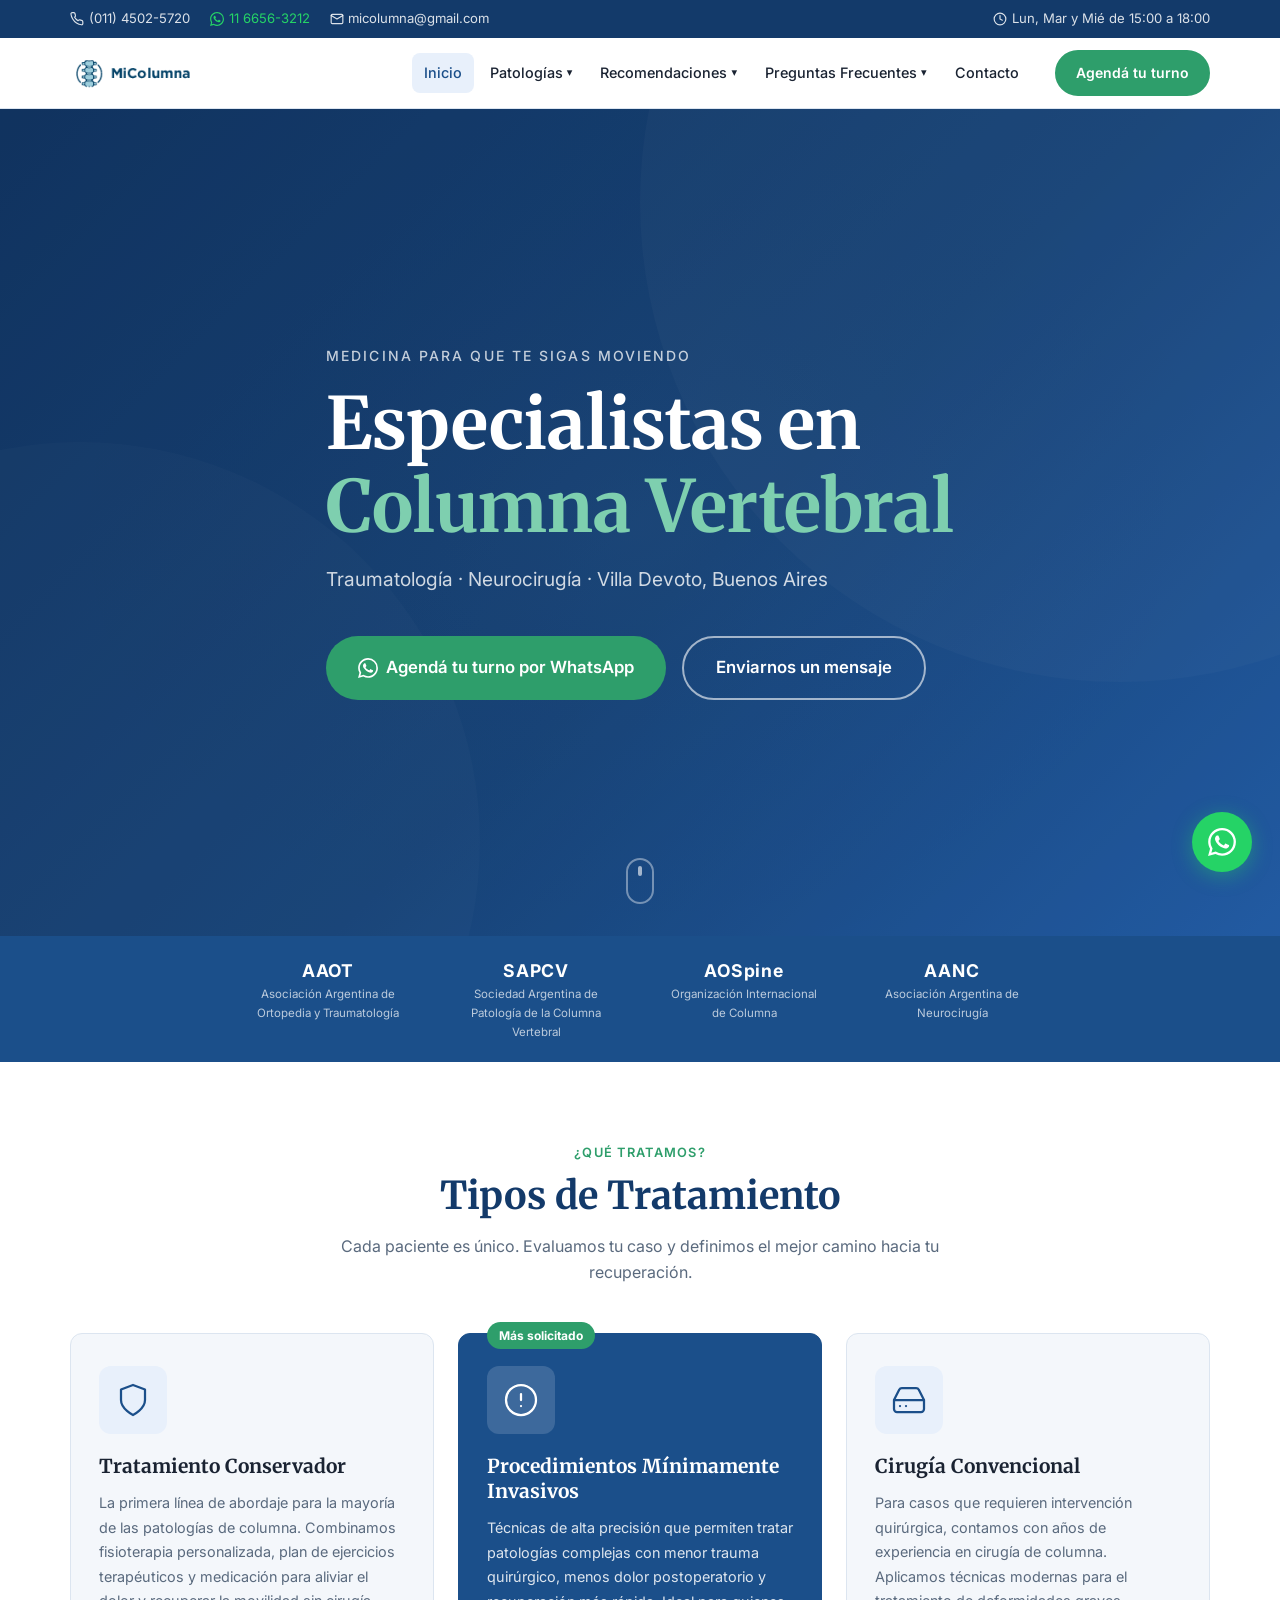
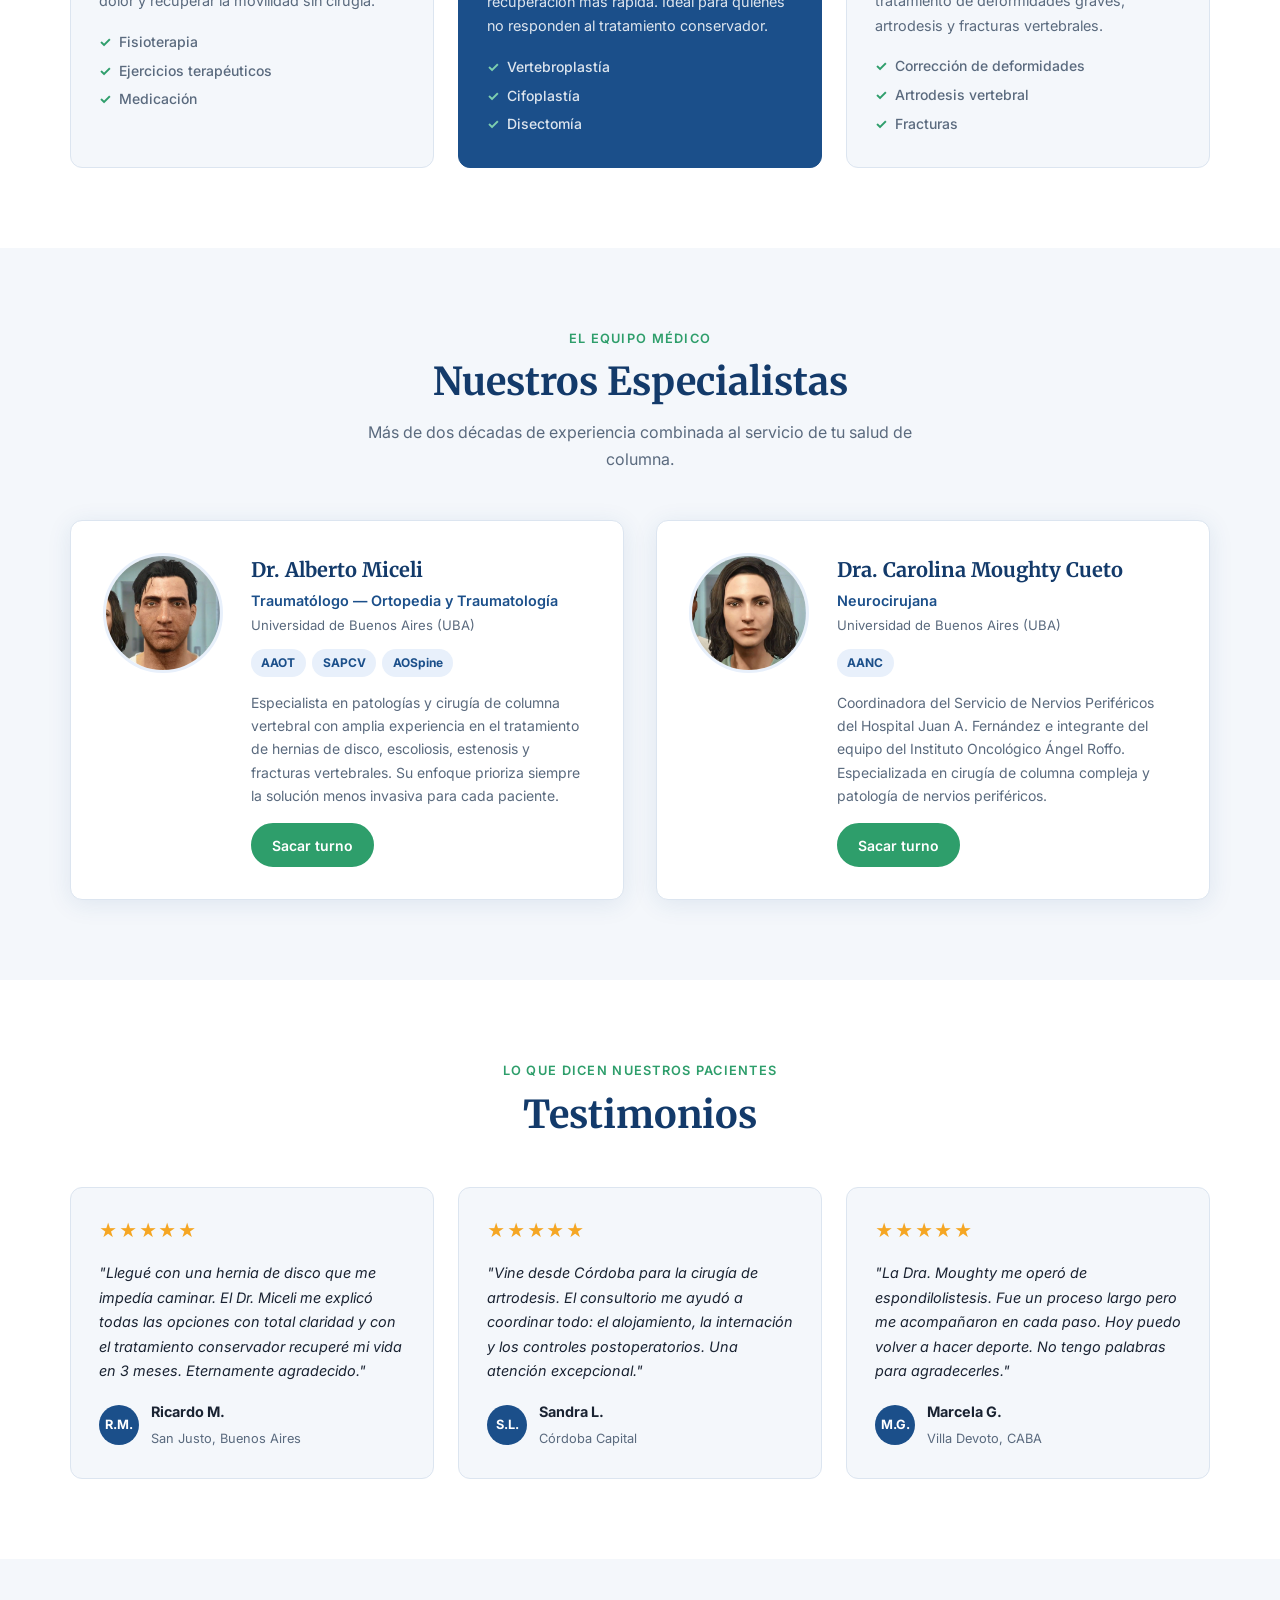
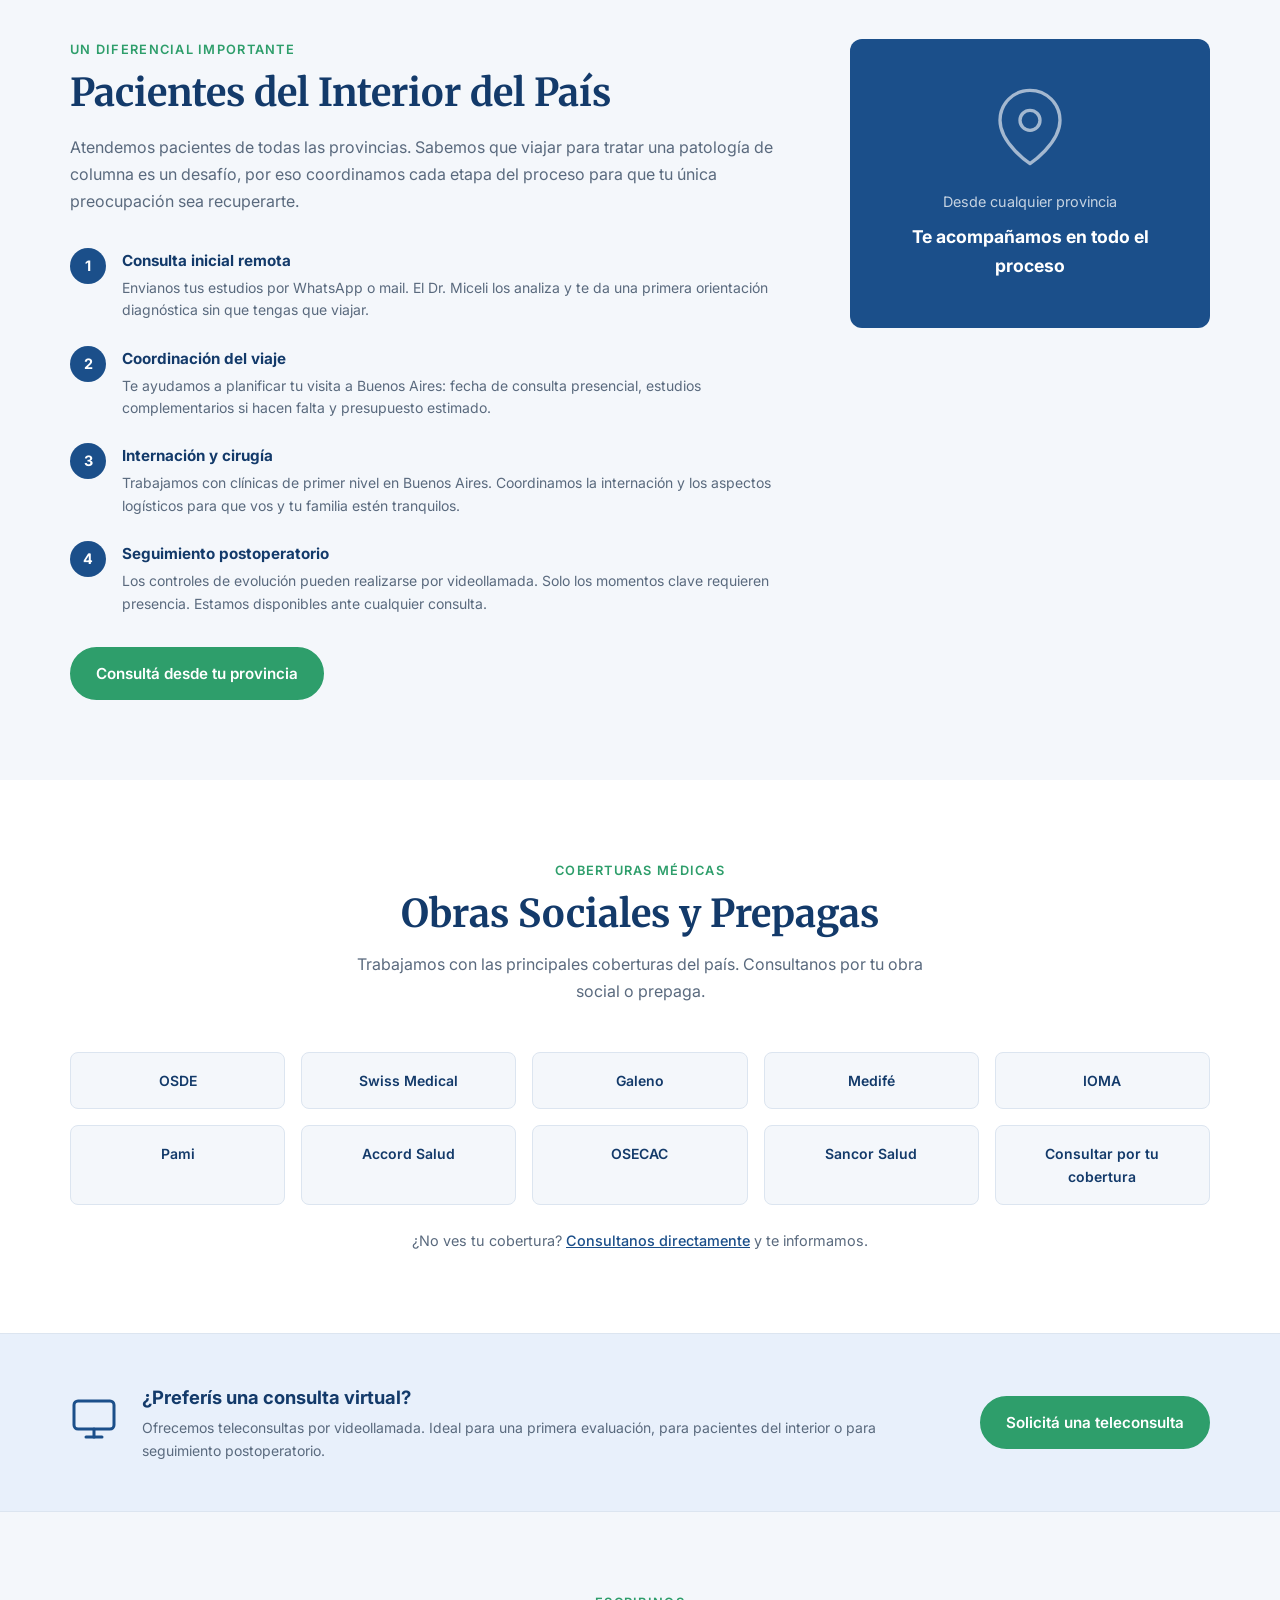
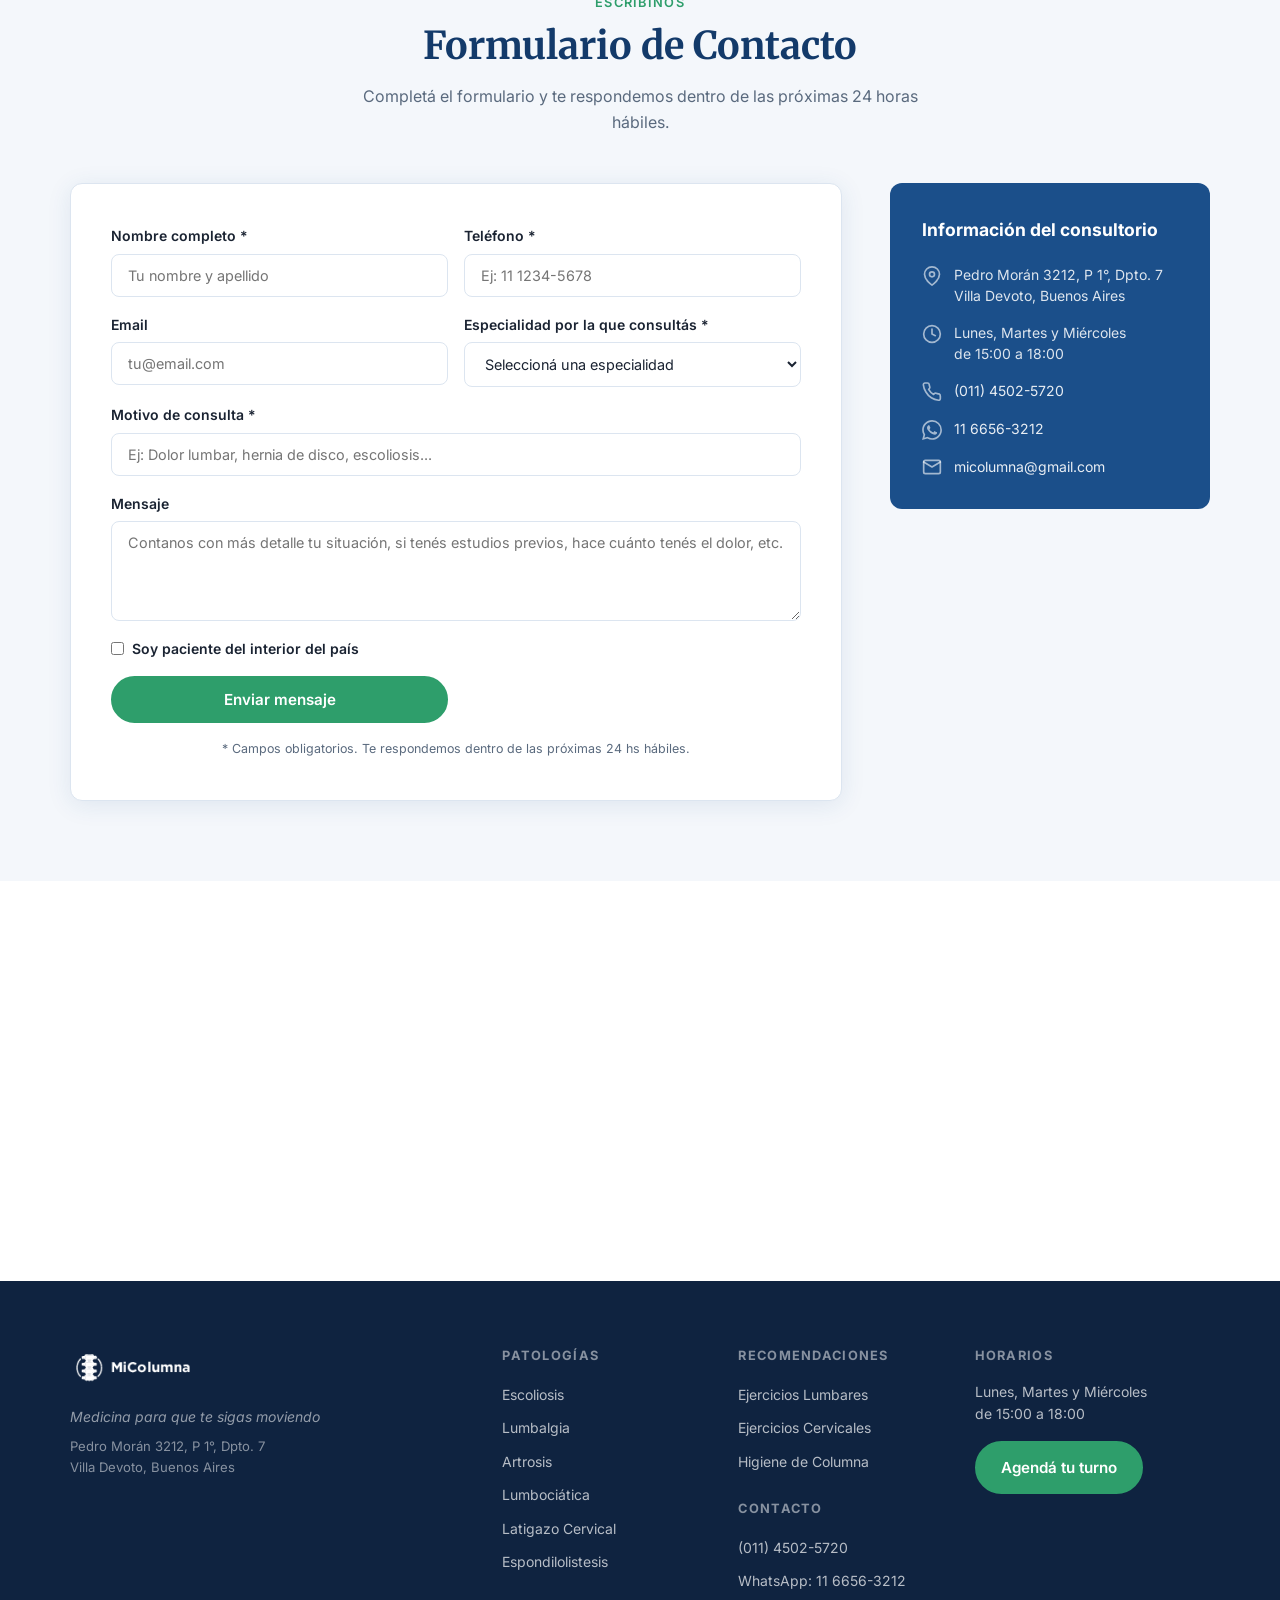
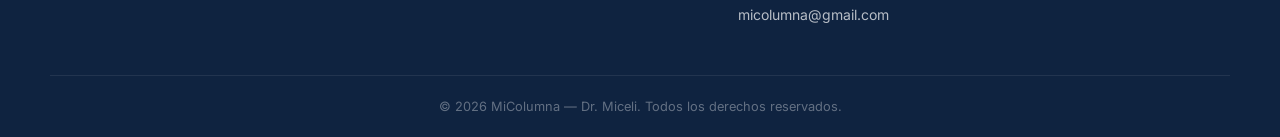
==== index.html @ 6e50bcf3 "init con pagina hecha" ====
<!DOCTYPE html>
<html lang="es">
<head>
  <meta charset="UTF-8" />
  <meta name="viewport" content="width=device-width, initial-scale=1.0" />
  <title>Dr. Miceli — Especialista en Columna Vertebral | Villa Devoto, Buenos Aires</title>
  <meta name="description" content="Consultorio especializado en columna vertebral en Villa Devoto. Dr. Alberto Miceli (Traumatología) y Dra. Carolina Moughty Cueto (Neurocirugía). Agendá tu turno por WhatsApp." />
  <meta property="og:title" content="Dr. Miceli — Especialista en Columna Vertebral" />
  <meta property="og:description" content="Tratamiento conservador, procedimientos mínimamente invasivos y cirugía de columna. Villa Devoto, Buenos Aires." />
  <meta property="og:type" content="website" />
  <meta property="og:url" content="https://micolumna.com.ar" />
  <link rel="stylesheet" href="css/styles.css" />
  <link rel="preconnect" href="https://fonts.googleapis.com" />
  <link href="https://fonts.googleapis.com/css2?family=Inter:wght@300;400;500;600;700&family=Merriweather:wght@400;700&display=swap" rel="stylesheet" />
  <!-- Schema Markup -->
  <script type="application/ld+json">
  {
    "@context": "https://schema.org",
    "@type": "MedicalOrganization",
    "name": "MiColumna — Consultorio Dr. Miceli",
    "url": "https://micolumna.com.ar",
    "logo": "https://micolumna.com.ar/img/logo.png",
    "description": "Consultorio especializado en columna vertebral en Villa Devoto, Buenos Aires.",
    "address": {
      "@type": "PostalAddress",
      "streetAddress": "Pedro Morán 3212, P 1°, Dpto. 7",
      "addressLocality": "Villa Devoto",
      "addressRegion": "Buenos Aires",
      "addressCountry": "AR"
    },
    "telephone": "+54-11-4502-5720",
    "email": "micolumna@gmail.com",
    "openingHours": "Mo,Tu,We 15:00-18:00",
    "medicalSpecialty": ["Orthopedic", "Neurosurgery"],
    "employee": [
      {
        "@type": "Physician",
        "name": "Dr. Alberto Miceli",
        "medicalSpecialty": "Orthopedic",
        "memberOf": ["AAOT", "SAPCV", "AOSpine"]
      },
      {
        "@type": "Physician",
        "name": "Dra. Carolina Moughty Cueto",
        "medicalSpecialty": "Neurosurgery",
        "memberOf": ["AANC"]
      }
    ]
  }
  </script>
</head>
<body>

  <!-- BARRA SUPERIOR -->
  <div class="topbar">
    <div class="container topbar__inner">
      <div class="topbar__contacts">
        <a href="tel:01145025720" class="topbar__link">
          <svg xmlns="http://www.w3.org/2000/svg" width="14" height="14" viewBox="0 0 24 24" fill="none" stroke="currentColor" stroke-width="2" stroke-linecap="round" stroke-linejoin="round"><path d="M22 16.92v3a2 2 0 0 1-2.18 2 19.79 19.79 0 0 1-8.63-3.07A19.5 19.5 0 0 1 4.69 12 19.79 19.79 0 0 1 1.63 3.36 2 2 0 0 1 3.6 1.18h3a2 2 0 0 1 2 1.72 12.84 12.84 0 0 0 .7 2.81 2 2 0 0 1-.45 2.11L7.91 8.91a16 16 0 0 0 6 6l.91-.91a2 2 0 0 1 2.11-.45 12.84 12.84 0 0 0 2.81.7A2 2 0 0 1 21.73 16.92z"/></svg>
          (011) 4502-5720
        </a>
        <a href="https://wa.me/5491166563212" target="_blank" rel="noopener" class="topbar__link topbar__link--whatsapp">
          <svg xmlns="http://www.w3.org/2000/svg" width="14" height="14" viewBox="0 0 24 24" fill="currentColor"><path d="M17.472 14.382c-.297-.149-1.758-.867-2.03-.967-.273-.099-.471-.148-.67.15-.197.297-.767.966-.94 1.164-.173.199-.347.223-.644.075-.297-.15-1.255-.463-2.39-1.475-.883-.788-1.48-1.761-1.653-2.059-.173-.297-.018-.458.13-.606.134-.133.298-.347.446-.52.149-.174.198-.298.298-.497.099-.198.05-.371-.025-.52-.075-.149-.669-1.612-.916-2.207-.242-.579-.487-.5-.669-.51-.173-.008-.371-.01-.57-.01-.198 0-.52.074-.792.372-.272.297-1.04 1.016-1.04 2.479 0 1.462 1.065 2.875 1.213 3.074.149.198 2.096 3.2 5.077 4.487.709.306 1.262.489 1.694.625.712.227 1.36.195 1.871.118.571-.085 1.758-.719 2.006-1.413.248-.694.248-1.289.173-1.413-.074-.124-.272-.198-.57-.347m-5.421 7.403h-.004a9.87 9.87 0 0 1-5.031-1.378l-.361-.214-3.741.982.998-3.648-.235-.374a9.86 9.86 0 0 1-1.51-5.26c.001-5.45 4.436-9.884 9.888-9.884 2.64 0 5.122 1.03 6.988 2.898a9.825 9.825 0 0 1 2.893 6.994c-.003 5.45-4.437 9.884-9.885 9.884m8.413-18.297A11.815 11.815 0 0 0 12.05 0C5.495 0 .16 5.335.157 11.892c0 2.096.547 4.142 1.588 5.945L.057 24l6.305-1.654a11.882 11.882 0 0 0 5.683 1.448h.005c6.554 0 11.89-5.335 11.893-11.893a11.821 11.821 0 0 0-3.48-8.413Z"/></svg>
          11 6656-3212
        </a>
        <a href="mailto:micolumna@gmail.com" class="topbar__link">
          <svg xmlns="http://www.w3.org/2000/svg" width="14" height="14" viewBox="0 0 24 24" fill="none" stroke="currentColor" stroke-width="2" stroke-linecap="round" stroke-linejoin="round"><path d="M4 4h16c1.1 0 2 .9 2 2v12c0 1.1-.9 2-2 2H4c-1.1 0-2-.9-2-2V6c0-1.1.9-2 2-2z"/><polyline points="22,6 12,12 2,6"/></svg>
          micolumna@gmail.com
        </a>
      </div>
      <div class="topbar__hours">
        <svg xmlns="http://www.w3.org/2000/svg" width="14" height="14" viewBox="0 0 24 24" fill="none" stroke="currentColor" stroke-width="2" stroke-linecap="round" stroke-linejoin="round"><circle cx="12" cy="12" r="10"/><polyline points="12 6 12 12 16 14"/></svg>
        Lun, Mar y Mié de 15:00 a 18:00
      </div>
    </div>
  </div>

  <!-- NAVBAR -->
  <header class="navbar" id="navbar">
    <div class="container navbar__inner">
      <a href="index.html" class="navbar__logo">
        <img src="img/logo.png" alt="MiColumna — Dr. Miceli, especialista en columna vertebral" style="display:none" onload="this.style.display='block'; this.nextElementSibling.style.display='none'" onerror="this.style.display='none'" />
        <span class="navbar__logo-text">MiColumna</span>
      </a>
      <nav class="navbar__menu" id="navMenu">
        <ul class="navbar__list">
          <li><a href="index.html" class="navbar__link active">Inicio</a></li>
          <li class="navbar__item--dropdown">
            <a href="#" class="navbar__link navbar__link--drop">Patologías <span class="arrow">▾</span></a>
            <ul class="navbar__dropdown">
              <li><a href="patologias/escoliosis.html">Escoliosis</a></li>
              <li><a href="patologias/lumbalgia.html">Lumbalgia</a></li>
              <li><a href="patologias/artrosis.html">Artrosis</a></li>
              <li><a href="patologias/lumbociatica.html">Lumbociática</a></li>
              <li><a href="patologias/latigazo-cervical.html">Latigazo Cervical</a></li>
              <li><a href="patologias/espondilolistesis.html">Espondilolistesis</a></li>
            </ul>
          </li>
          <li class="navbar__item--dropdown">
            <a href="#" class="navbar__link navbar__link--drop">Recomendaciones <span class="arrow">▾</span></a>
            <ul class="navbar__dropdown">
              <li><a href="recomendaciones/ejercicios-lumbares.html">Ejercicios Lumbares</a></li>
              <li><a href="recomendaciones/ejercicios-cervicales.html">Ejercicios Cervicales</a></li>
              <li><a href="recomendaciones/higiene-de-columna.html">Higiene de Columna</a></li>
            </ul>
          </li>
          <li class="navbar__item--dropdown">
            <a href="#" class="navbar__link navbar__link--drop">Preguntas Frecuentes <span class="arrow">▾</span></a>
            <ul class="navbar__dropdown">
              <li><a href="preguntas-frecuentes/dolor-lumbar.html">Dolor Lumbar</a></li>
              <li><a href="preguntas-frecuentes/hernia-de-disco.html">Hernia de Disco</a></li>
              <li><a href="preguntas-frecuentes/escoliosis-faq.html">Escoliosis</a></li>
              <li><a href="preguntas-frecuentes/cirugia-de-columna.html">Cirugía de Columna</a></li>
            </ul>
          </li>
          <li><a href="contacto.html" class="navbar__link">Contacto</a></li>
        </ul>
      </nav>
      <a href="https://wa.me/5491166563212" target="_blank" rel="noopener" class="btn btn--primary navbar__cta">
        Agendá tu turno
      </a>
      <button class="navbar__hamburger" id="hamburger" aria-label="Abrir menú" aria-expanded="false">
        <span></span><span></span><span></span>
      </button>
    </div>
  </header>

  <!-- HERO -->
  <section class="hero" id="inicio">
    <div class="hero__overlay"></div>
    <div class="container hero__content">
      <p class="hero__tagline">Medicina para que te sigas moviendo</p>
      <h1 class="hero__title">Especialistas en<br><span>Columna Vertebral</span></h1>
      <p class="hero__subtitle">Traumatología · Neurocirugía · Villa Devoto, Buenos Aires</p>
      <div class="hero__actions">
        <a href="https://wa.me/5491166563212" target="_blank" rel="noopener" class="btn btn--hero-primary">
          <svg xmlns="http://www.w3.org/2000/svg" width="20" height="20" viewBox="0 0 24 24" fill="currentColor"><path d="M17.472 14.382c-.297-.149-1.758-.867-2.03-.967-.273-.099-.471-.148-.67.15-.197.297-.767.966-.94 1.164-.173.199-.347.223-.644.075-.297-.15-1.255-.463-2.39-1.475-.883-.788-1.48-1.761-1.653-2.059-.173-.297-.018-.458.13-.606.134-.133.298-.347.446-.52.149-.174.198-.298.298-.497.099-.198.05-.371-.025-.52-.075-.149-.669-1.612-.916-2.207-.242-.579-.487-.5-.669-.51-.173-.008-.371-.01-.57-.01-.198 0-.52.074-.792.372-.272.297-1.04 1.016-1.04 2.479 0 1.462 1.065 2.875 1.213 3.074.149.198 2.096 3.2 5.077 4.487.709.306 1.262.489 1.694.625.712.227 1.36.195 1.871.118.571-.085 1.758-.719 2.006-1.413.248-.694.248-1.289.173-1.413-.074-.124-.272-.198-.57-.347m-5.421 7.403h-.004a9.87 9.87 0 0 1-5.031-1.378l-.361-.214-3.741.982.998-3.648-.235-.374a9.86 9.86 0 0 1-1.51-5.26c.001-5.45 4.436-9.884 9.888-9.884 2.64 0 5.122 1.03 6.988 2.898a9.825 9.825 0 0 1 2.893 6.994c-.003 5.45-4.437 9.884-9.885 9.884m8.413-18.297A11.815 11.815 0 0 0 12.05 0C5.495 0 .16 5.335.157 11.892c0 2.096.547 4.142 1.588 5.945L.057 24l6.305-1.654a11.882 11.882 0 0 0 5.683 1.448h.005c6.554 0 11.89-5.335 11.893-11.893a11.821 11.821 0 0 0-3.48-8.413Z"/></svg>
          Agendá tu turno por WhatsApp
        </a>
        <a href="contacto.html" class="btn btn--hero-secondary">Enviarnos un mensaje</a>
      </div>
    </div>
    <div class="hero__scroll-indicator">
      <span></span>
    </div>
  </section>

  <!-- INSIGNIAS DE CONFIANZA -->
  <section class="trust-bar">
    <div class="container trust-bar__inner">
      <div class="trust-bar__item">
        <strong>AAOT</strong>
        <span>Asociación Argentina de Ortopedia y Traumatología</span>
      </div>
      <div class="trust-bar__item">
        <strong>SAPCV</strong>
        <span>Sociedad Argentina de Patología de la Columna Vertebral</span>
      </div>
      <div class="trust-bar__item">
        <strong>AOSpine</strong>
        <span>Organización Internacional de Columna</span>
      </div>
      <div class="trust-bar__item">
        <strong>AANC</strong>
        <span>Asociación Argentina de Neurocirugía</span>
      </div>
    </div>
  </section>

  <!-- SERVICIOS / TRATAMIENTOS -->
  <section class="services" id="tratamientos">
    <div class="container">
      <div class="section-header">
        <p class="section-header__eyebrow">¿Qué tratamos?</p>
        <h2 class="section-header__title">Tipos de Tratamiento</h2>
        <p class="section-header__subtitle">Cada paciente es único. Evaluamos tu caso y definimos el mejor camino hacia tu recuperación.</p>
      </div>
      <div class="services__grid">
        <article class="service-card">
          <div class="service-card__icon service-card__icon--blue">
            <svg xmlns="http://www.w3.org/2000/svg" width="36" height="36" viewBox="0 0 24 24" fill="none" stroke="currentColor" stroke-width="1.5" stroke-linecap="round" stroke-linejoin="round"><path d="M12 22s8-4 8-10V5l-8-3-8 3v7c0 6 8 10 8 10z"/></svg>
          </div>
          <h3 class="service-card__title">Tratamiento Conservador</h3>
          <p class="service-card__text">La primera línea de abordaje para la mayoría de las patologías de columna. Combinamos fisioterapia personalizada, plan de ejercicios terapéuticos y medicación para aliviar el dolor y recuperar la movilidad sin cirugía.</p>
          <ul class="service-card__list">
            <li>Fisioterapia</li>
            <li>Ejercicios terapéuticos</li>
            <li>Medicación</li>
          </ul>
        </article>
        <article class="service-card service-card--featured">
          <div class="service-card__badge">Más solicitado</div>
          <div class="service-card__icon service-card__icon--white">
            <svg xmlns="http://www.w3.org/2000/svg" width="36" height="36" viewBox="0 0 24 24" fill="none" stroke="currentColor" stroke-width="1.5" stroke-linecap="round" stroke-linejoin="round"><circle cx="12" cy="12" r="10"/><line x1="12" y1="8" x2="12" y2="12"/><line x1="12" y1="16" x2="12.01" y2="16"/></svg>
          </div>
          <h3 class="service-card__title">Procedimientos Mínimamente Invasivos</h3>
          <p class="service-card__text">Técnicas de alta precisión que permiten tratar patologías complejas con menor trauma quirúrgico, menos dolor postoperatorio y recuperación más rápida. Ideal para quienes no responden al tratamiento conservador.</p>
          <ul class="service-card__list">
            <li>Vertebroplastía</li>
            <li>Cifoplastía</li>
            <li>Disectomía</li>
          </ul>
        </article>
        <article class="service-card">
          <div class="service-card__icon service-card__icon--blue">
            <svg xmlns="http://www.w3.org/2000/svg" width="36" height="36" viewBox="0 0 24 24" fill="none" stroke="currentColor" stroke-width="1.5" stroke-linecap="round" stroke-linejoin="round"><line x1="22" y1="12" x2="2" y2="12"/><path d="M5.45 5.11L2 12v6a2 2 0 0 0 2 2h16a2 2 0 0 0 2-2v-6l-3.45-6.89A2 2 0 0 0 16.76 4H7.24a2 2 0 0 0-1.79 1.11z"/><line x1="6" y1="16" x2="6.01" y2="16"/><line x1="10" y1="16" x2="10.01" y2="16"/></svg>
          </div>
          <h3 class="service-card__title">Cirugía Convencional</h3>
          <p class="service-card__text">Para casos que requieren intervención quirúrgica, contamos con años de experiencia en cirugía de columna. Aplicamos técnicas modernas para el tratamiento de deformidades graves, artrodesis y fracturas vertebrales.</p>
          <ul class="service-card__list">
            <li>Corrección de deformidades</li>
            <li>Artrodesis vertebral</li>
            <li>Fracturas</li>
          </ul>
        </article>
      </div>
    </div>
  </section>

  <!-- ESPECIALISTAS -->
  <section class="specialists" id="especialistas">
    <div class="container">
      <div class="section-header">
        <p class="section-header__eyebrow">El equipo médico</p>
        <h2 class="section-header__title">Nuestros Especialistas</h2>
        <p class="section-header__subtitle">Más de dos décadas de experiencia combinada al servicio de tu salud de columna.</p>
      </div>
      <div class="specialists__grid">
        <article class="specialist-card">
          <div class="specialist-card__photo-wrap">
            <img src="img/dr-miceli.jpg" alt="Dr. Alberto Miceli, traumatólogo especialista en columna vertebral" class="specialist-card__photo" onerror="this.src=''; this.classList.add('specialist-card__photo--placeholder')" />
            <div class="specialist-card__photo-placeholder" aria-hidden="true">
            </div>
          </div>
          <div class="specialist-card__info">
            <h3 class="specialist-card__name">Dr. Alberto Miceli</h3>
            <p class="specialist-card__specialty">Traumatólogo — Ortopedia y Traumatología</p>
            <p class="specialist-card__university">Universidad de Buenos Aires (UBA)</p>
            <div class="specialist-card__memberships">
              <span class="badge">AAOT</span>
              <span class="badge">SAPCV</span>
              <span class="badge">AOSpine</span>
            </div>
            <p class="specialist-card__bio">Especialista en patologías y cirugía de columna vertebral con amplia experiencia en el tratamiento de hernias de disco, escoliosis, estenosis y fracturas vertebrales. Su enfoque prioriza siempre la solución menos invasiva para cada paciente.</p>
            <a href="https://wa.me/5491166563212" target="_blank" rel="noopener" class="btn btn--primary btn--sm">Sacar turno</a>
          </div>
        </article>
        <article class="specialist-card">
          <div class="specialist-card__photo-wrap">
            <img src="img/dra-moughty.jpg" alt="Dra. Carolina Moughty Cueto, neurocirujana especialista en columna" class="specialist-card__photo" onerror="this.src=''; this.classList.add('specialist-card__photo--placeholder')" />
            <div class="specialist-card__photo-placeholder" aria-hidden="true">
            </div>
          </div>
          <div class="specialist-card__info">
            <h3 class="specialist-card__name">Dra. Carolina Moughty Cueto</h3>
            <p class="specialist-card__specialty">Neurocirujana</p>
            <p class="specialist-card__university">Universidad de Buenos Aires (UBA)</p>
            <div class="specialist-card__memberships">
              <span class="badge">AANC</span>
            </div>
            <p class="specialist-card__bio">Coordinadora del Servicio de Nervios Periféricos del Hospital Juan A. Fernández e integrante del equipo del Instituto Oncológico Ángel Roffo. Especializada en cirugía de columna compleja y patología de nervios periféricos.</p>
            <a href="https://wa.me/5491166563212" target="_blank" rel="noopener" class="btn btn--primary btn--sm">Sacar turno</a>
          </div>
        </article>
      </div>
    </div>
  </section>

  <!-- TESTIMONIOS -->
  <section class="testimonials" id="testimonios">
    <div class="container">
      <div class="section-header">
        <p class="section-header__eyebrow">Lo que dicen nuestros pacientes</p>
        <h2 class="section-header__title">Testimonios</h2>
      </div>
      <div class="testimonials__grid">
        <article class="testimonial-card">
          <div class="testimonial-card__stars" aria-label="5 estrellas">★★★★★</div>
          <p class="testimonial-card__text">"Llegué con una hernia de disco que me impedía caminar. El Dr. Miceli me explicó todas las opciones con total claridad y con el tratamiento conservador recuperé mi vida en 3 meses. Eternamente agradecido."</p>
          <footer class="testimonial-card__author">
            <div class="testimonial-card__avatar">R.M.</div>
            <div>
              <strong>Ricardo M.</strong>
              <span>San Justo, Buenos Aires</span>
            </div>
          </footer>
        </article>
        <article class="testimonial-card">
          <div class="testimonial-card__stars" aria-label="5 estrellas">★★★★★</div>
          <p class="testimonial-card__text">"Vine desde Córdoba para la cirugía de artrodesis. El consultorio me ayudó a coordinar todo: el alojamiento, la internación y los controles postoperatorios. Una atención excepcional."</p>
          <footer class="testimonial-card__author">
            <div class="testimonial-card__avatar">S.L.</div>
            <div>
              <strong>Sandra L.</strong>
              <span>Córdoba Capital</span>
            </div>
          </footer>
        </article>
        <article class="testimonial-card">
          <div class="testimonial-card__stars" aria-label="5 estrellas">★★★★★</div>
          <p class="testimonial-card__text">"La Dra. Moughty me operó de espondilolistesis. Fue un proceso largo pero me acompañaron en cada paso. Hoy puedo volver a hacer deporte. No tengo palabras para agradecerles."</p>
          <footer class="testimonial-card__author">
            <div class="testimonial-card__avatar">M.G.</div>
            <div>
              <strong>Marcela G.</strong>
              <span>Villa Devoto, CABA</span>
            </div>
          </footer>
        </article>
      </div>
    </div>
  </section>

  <!-- PACIENTES DEL INTERIOR -->
  <section class="interior" id="interior">
    <div class="container">
      <div class="interior__layout">
        <div class="interior__text">
          <p class="section-header__eyebrow">Un diferencial importante</p>
          <h2 class="interior__title">Pacientes del Interior del País</h2>
          <p class="interior__intro">Atendemos pacientes de todas las provincias. Sabemos que viajar para tratar una patología de columna es un desafío, por eso coordinamos cada etapa del proceso para que tu única preocupación sea recuperarte.</p>
          <div class="interior__steps">
            <div class="interior__step">
              <div class="interior__step-num">1</div>
              <div>
                <strong>Consulta inicial remota</strong>
                <p>Envianos tus estudios por WhatsApp o mail. El Dr. Miceli los analiza y te da una primera orientación diagnóstica sin que tengas que viajar.</p>
              </div>
            </div>
            <div class="interior__step">
              <div class="interior__step-num">2</div>
              <div>
                <strong>Coordinación del viaje</strong>
                <p>Te ayudamos a planificar tu visita a Buenos Aires: fecha de consulta presencial, estudios complementarios si hacen falta y presupuesto estimado.</p>
              </div>
            </div>
            <div class="interior__step">
              <div class="interior__step-num">3</div>
              <div>
                <strong>Internación y cirugía</strong>
                <p>Trabajamos con clínicas de primer nivel en Buenos Aires. Coordinamos la internación y los aspectos logísticos para que vos y tu familia estén tranquilos.</p>
              </div>
            </div>
            <div class="interior__step">
              <div class="interior__step-num">4</div>
              <div>
                <strong>Seguimiento postoperatorio</strong>
                <p>Los controles de evolución pueden realizarse por videollamada. Solo los momentos clave requieren presencia. Estamos disponibles ante cualquier consulta.</p>
              </div>
            </div>
          </div>
          <a href="https://wa.me/5491166563212?text=Hola,%20soy%20paciente%20del%20interior%20y%20quisiera%20consultar." target="_blank" rel="noopener" class="btn btn--primary">Consultá desde tu provincia</a>
        </div>
        <div class="interior__image">
          <div class="interior__image-card">
            <svg xmlns="http://www.w3.org/2000/svg" width="80" height="80" viewBox="0 0 24 24" fill="none" stroke="currentColor" stroke-width="1" stroke-linecap="round" stroke-linejoin="round"><path d="M21 10c0 7-9 13-9 13s-9-6-9-13a9 9 0 0 1 18 0z"/><circle cx="12" cy="10" r="3"/></svg>
            <p>Desde cualquier provincia</p>
            <strong>Te acompañamos en todo el proceso</strong>
          </div>
        </div>
      </div>
    </div>
  </section>

  <!-- OBRAS SOCIALES -->
  <section class="obras-sociales" id="obras-sociales">
    <div class="container">
      <div class="section-header">
        <p class="section-header__eyebrow">Coberturas médicas</p>
        <h2 class="section-header__title">Obras Sociales y Prepagas</h2>
        <p class="section-header__subtitle">Trabajamos con las principales coberturas del país. Consultanos por tu obra social o prepaga.</p>
      </div>
      <div class="obras-sociales__grid">
        <div class="obras-card">OSDE</div>
        <div class="obras-card">Swiss Medical</div>
        <div class="obras-card">Galeno</div>
        <div class="obras-card">Medifé</div>
        <div class="obras-card">IOMA</div>
        <div class="obras-card">Pami</div>
        <div class="obras-card">Accord Salud</div>
        <div class="obras-card">OSECAC</div>
        <div class="obras-card">Sancor Salud</div>
        <div class="obras-card">Consultar por tu cobertura</div>
      </div>
      <p class="obras-sociales__note">¿No ves tu cobertura? <a href="https://wa.me/5491166563212" target="_blank" rel="noopener">Consultanos directamente</a> y te informamos.</p>
    </div>
  </section>

  <!-- TELECONSULTA -->
  <section class="teleconsulta">
    <div class="container teleconsulta__inner">
      <div class="teleconsulta__icon">
        <svg xmlns="http://www.w3.org/2000/svg" width="48" height="48" viewBox="0 0 24 24" fill="none" stroke="currentColor" stroke-width="1.5" stroke-linecap="round" stroke-linejoin="round"><rect x="2" y="3" width="20" height="14" rx="2" ry="2"/><line x1="8" y1="21" x2="16" y2="21"/><line x1="12" y1="17" x2="12" y2="21"/></svg>
      </div>
      <div class="teleconsulta__text">
        <h3>¿Preferís una consulta virtual?</h3>
        <p>Ofrecemos teleconsultas por videollamada. Ideal para una primera evaluación, para pacientes del interior o para seguimiento postoperatorio.</p>
      </div>
      <a href="https://wa.me/5491166563212?text=Hola,%20quisiera%20coordinar%20una%20teleconsulta." target="_blank" rel="noopener" class="btn btn--primary">Solicitá una teleconsulta</a>
    </div>
  </section>

  <!-- FORMULARIO DE CONTACTO -->
  <section class="contact" id="contacto">
    <div class="container">
      <div class="section-header">
        <p class="section-header__eyebrow">Escribinos</p>
        <h2 class="section-header__title">Formulario de Contacto</h2>
        <p class="section-header__subtitle">Completá el formulario y te respondemos dentro de las próximas 24 horas hábiles.</p>
      </div>
      <div class="contact__layout">
        <form class="contact__form" id="contactForm" novalidate>
          <div class="form-group form-group--half">
            <label for="nombre">Nombre completo *</label>
            <input type="text" id="nombre" name="nombre" placeholder="Tu nombre y apellido" required />
          </div>
          <div class="form-group form-group--half">
            <label for="telefono">Teléfono *</label>
            <input type="tel" id="telefono" name="telefono" placeholder="Ej: 11 1234-5678" required />
          </div>
          <div class="form-group form-group--half">
            <label for="email">Email</label>
            <input type="email" id="email" name="email" placeholder="tu@email.com" />
          </div>
          <div class="form-group form-group--half">
            <label for="especialidad">Especialidad por la que consultás *</label>
            <select id="especialidad" name="especialidad" required>
              <option value="">Seleccioná una especialidad</option>
              <option value="traumatologia">Traumatología</option>
              <option value="neurocirugia">Neurocirugía</option>
            </select>
          </div>
          <div class="form-group">
            <label for="motivo">Motivo de consulta *</label>
            <input type="text" id="motivo" name="motivo" placeholder="Ej: Dolor lumbar, hernia de disco, escoliosis..." required />
          </div>
          <div class="form-group">
            <label for="mensaje">Mensaje</label>
            <textarea id="mensaje" name="mensaje" rows="4" placeholder="Contanos con más detalle tu situación, si tenés estudios previos, hace cuánto tenés el dolor, etc."></textarea>
          </div>
          <div class="form-group">
            <label class="checkbox-label">
              <input type="checkbox" id="interior" name="interior" />
              Soy paciente del interior del país
            </label>
          </div>
          <button type="submit" class="btn btn--primary btn--full">Enviar mensaje</button>
          <p class="contact__form-note">* Campos obligatorios. Te respondemos dentro de las próximas 24 hs hábiles.</p>
        </form>
        <aside class="contact__info">
          <h3>Información del consultorio</h3>
          <ul class="contact__info-list">
            <li>
              <svg xmlns="http://www.w3.org/2000/svg" width="20" height="20" viewBox="0 0 24 24" fill="none" stroke="currentColor" stroke-width="2" stroke-linecap="round" stroke-linejoin="round"><path d="M21 10c0 7-9 13-9 13s-9-6-9-13a9 9 0 0 1 18 0z"/><circle cx="12" cy="10" r="3"/></svg>
              <span>Pedro Morán 3212, P 1°, Dpto. 7<br>Villa Devoto, Buenos Aires</span>
            </li>
            <li>
              <svg xmlns="http://www.w3.org/2000/svg" width="20" height="20" viewBox="0 0 24 24" fill="none" stroke="currentColor" stroke-width="2" stroke-linecap="round" stroke-linejoin="round"><circle cx="12" cy="12" r="10"/><polyline points="12 6 12 12 16 14"/></svg>
              <span>Lunes, Martes y Miércoles<br>de 15:00 a 18:00</span>
            </li>
            <li>
              <svg xmlns="http://www.w3.org/2000/svg" width="20" height="20" viewBox="0 0 24 24" fill="none" stroke="currentColor" stroke-width="2" stroke-linecap="round" stroke-linejoin="round"><path d="M22 16.92v3a2 2 0 0 1-2.18 2 19.79 19.79 0 0 1-8.63-3.07A19.5 19.5 0 0 1 4.69 12 19.79 19.79 0 0 1 1.63 3.36 2 2 0 0 1 3.6 1.18h3a2 2 0 0 1 2 1.72 12.84 12.84 0 0 0 .7 2.81 2 2 0 0 1-.45 2.11L7.91 8.91a16 16 0 0 0 6 6l.91-.91a2 2 0 0 1 2.11-.45 12.84 12.84 0 0 0 2.81.7A2 2 0 0 1 21.73 16.92z"/></svg>
              <span><a href="tel:01145025720">(011) 4502-5720</a></span>
            </li>
            <li>
              <svg xmlns="http://www.w3.org/2000/svg" width="20" height="20" viewBox="0 0 24 24" fill="currentColor"><path d="M17.472 14.382c-.297-.149-1.758-.867-2.03-.967-.273-.099-.471-.148-.67.15-.197.297-.767.966-.94 1.164-.173.199-.347.223-.644.075-.297-.15-1.255-.463-2.39-1.475-.883-.788-1.48-1.761-1.653-2.059-.173-.297-.018-.458.13-.606.134-.133.298-.347.446-.52.149-.174.198-.298.298-.497.099-.198.05-.371-.025-.52-.075-.149-.669-1.612-.916-2.207-.242-.579-.487-.5-.669-.51-.173-.008-.371-.01-.57-.01-.198 0-.52.074-.792.372-.272.297-1.04 1.016-1.04 2.479 0 1.462 1.065 2.875 1.213 3.074.149.198 2.096 3.2 5.077 4.487.709.306 1.262.489 1.694.625.712.227 1.36.195 1.871.118.571-.085 1.758-.719 2.006-1.413.248-.694.248-1.289.173-1.413-.074-.124-.272-.198-.57-.347m-5.421 7.403h-.004a9.87 9.87 0 0 1-5.031-1.378l-.361-.214-3.741.982.998-3.648-.235-.374a9.86 9.86 0 0 1-1.51-5.26c.001-5.45 4.436-9.884 9.888-9.884 2.64 0 5.122 1.03 6.988 2.898a9.825 9.825 0 0 1 2.893 6.994c-.003 5.45-4.437 9.884-9.885 9.884m8.413-18.297A11.815 11.815 0 0 0 12.05 0C5.495 0 .16 5.335.157 11.892c0 2.096.547 4.142 1.588 5.945L.057 24l6.305-1.654a11.882 11.882 0 0 0 5.683 1.448h.005c6.554 0 11.89-5.335 11.893-11.893a11.821 11.821 0 0 0-3.48-8.413Z"/></svg>
              <span><a href="https://wa.me/5491166563212" target="_blank" rel="noopener">11 6656-3212</a></span>
            </li>
            <li>
              <svg xmlns="http://www.w3.org/2000/svg" width="20" height="20" viewBox="0 0 24 24" fill="none" stroke="currentColor" stroke-width="2" stroke-linecap="round" stroke-linejoin="round"><path d="M4 4h16c1.1 0 2 .9 2 2v12c0 1.1-.9 2-2 2H4c-1.1 0-2-.9-2-2V6c0-1.1.9-2 2-2z"/><polyline points="22,6 12,12 2,6"/></svg>
              <span><a href="mailto:micolumna@gmail.com">micolumna@gmail.com</a></span>
            </li>
          </ul>
        </aside>
      </div>
    </div>
  </section>

  <!-- MAPA -->
  <section class="map-section" id="mapa" aria-label="Mapa de ubicación del consultorio">
    <iframe
      src="https://www.google.com/maps/embed?pb=!1m18!1m12!1m3!1d3283.7!2d-58.5050!3d-34.6175!2m3!1f0!2f0!3f0!3m2!1i1024!2i768!4f13.1!3m3!1m2!1s0x0%3A0x0!2sPedro+Mor%C3%A1n+3212%2C+Villa+Devoto%2C+Buenos+Aires!5e0!3m2!1ses!2sar!4v1"
      width="100%" height="400" style="border:0;" allowfullscreen="" loading="lazy"
      referrerpolicy="no-referrer-when-downgrade"
      title="Ubicación del Consultorio Dr. Miceli — Pedro Morán 3212, Villa Devoto, Buenos Aires">
    </iframe>
  </section>

  <!-- FOOTER -->
  <footer class="footer">
    <div class="container footer__inner">
      <div class="footer__col">
        <img src="img/logo.png" alt="MiColumna logo" class="footer__logo" onerror="this.style.display='none'; this.nextElementSibling.style.display='block'" />
        <span class="footer__logo-text" style="display:none">MiColumna</span>
        <p class="footer__tagline">Medicina para que te sigas moviendo</p>
        <p class="footer__address">Pedro Morán 3212, P 1°, Dpto. 7<br>Villa Devoto, Buenos Aires</p>
      </div>
      <div class="footer__col">
        <h4 class="footer__heading">Patologías</h4>
        <ul class="footer__links">
          <li><a href="patologias/escoliosis.html">Escoliosis</a></li>
          <li><a href="patologias/lumbalgia.html">Lumbalgia</a></li>
          <li><a href="patologias/artrosis.html">Artrosis</a></li>
          <li><a href="patologias/lumbociatica.html">Lumbociática</a></li>
          <li><a href="patologias/latigazo-cervical.html">Latigazo Cervical</a></li>
          <li><a href="patologias/espondilolistesis.html">Espondilolistesis</a></li>
        </ul>
      </div>
      <div class="footer__col">
        <h4 class="footer__heading">Recomendaciones</h4>
        <ul class="footer__links">
          <li><a href="recomendaciones/ejercicios-lumbares.html">Ejercicios Lumbares</a></li>
          <li><a href="recomendaciones/ejercicios-cervicales.html">Ejercicios Cervicales</a></li>
          <li><a href="recomendaciones/higiene-de-columna.html">Higiene de Columna</a></li>
        </ul>
        <h4 class="footer__heading" style="margin-top:1.5rem">Contacto</h4>
        <ul class="footer__links">
          <li><a href="tel:01145025720">(011) 4502-5720</a></li>
          <li><a href="https://wa.me/5491166563212" target="_blank" rel="noopener">WhatsApp: 11 6656-3212</a></li>
          <li><a href="mailto:micolumna@gmail.com">micolumna@gmail.com</a></li>
        </ul>
      </div>
      <div class="footer__col">
        <h4 class="footer__heading">Horarios</h4>
        <p class="footer__hours">Lunes, Martes y Miércoles<br>de 15:00 a 18:00</p>
        <a href="https://wa.me/5491166563212" target="_blank" rel="noopener" class="btn btn--primary" style="margin-top:1rem">Agendá tu turno</a>
      </div>
    </div>
    <div class="footer__bottom">
      <div class="container">
        <p>&copy; 2026 MiColumna — Dr. Miceli. Todos los derechos reservados.</p>
      </div>
    </div>
  </footer>

  <!-- BOTÓN WHATSAPP FLOTANTE -->
  <a href="https://wa.me/5491166563212" target="_blank" rel="noopener" class="whatsapp-float" aria-label="Contactar por WhatsApp">
    <svg xmlns="http://www.w3.org/2000/svg" width="28" height="28" viewBox="0 0 24 24" fill="currentColor"><path d="M17.472 14.382c-.297-.149-1.758-.867-2.03-.967-.273-.099-.471-.148-.67.15-.197.297-.767.966-.94 1.164-.173.199-.347.223-.644.075-.297-.15-1.255-.463-2.39-1.475-.883-.788-1.48-1.761-1.653-2.059-.173-.297-.018-.458.13-.606.134-.133.298-.347.446-.52.149-.174.198-.298.298-.497.099-.198.05-.371-.025-.52-.075-.149-.669-1.612-.916-2.207-.242-.579-.487-.5-.669-.51-.173-.008-.371-.01-.57-.01-.198 0-.52.074-.792.372-.272.297-1.04 1.016-1.04 2.479 0 1.462 1.065 2.875 1.213 3.074.149.198 2.096 3.2 5.077 4.487.709.306 1.262.489 1.694.625.712.227 1.36.195 1.871.118.571-.085 1.758-.719 2.006-1.413.248-.694.248-1.289.173-1.413-.074-.124-.272-.198-.57-.347m-5.421 7.403h-.004a9.87 9.87 0 0 1-5.031-1.378l-.361-.214-3.741.982.998-3.648-.235-.374a9.86 9.86 0 0 1-1.51-5.26c.001-5.45 4.436-9.884 9.888-9.884 2.64 0 5.122 1.03 6.988 2.898a9.825 9.825 0 0 1 2.893 6.994c-.003 5.45-4.437 9.884-9.885 9.884m8.413-18.297A11.815 11.815 0 0 0 12.05 0C5.495 0 .16 5.335.157 11.892c0 2.096.547 4.142 1.588 5.945L.057 24l6.305-1.654a11.882 11.882 0 0 0 5.683 1.448h.005c6.554 0 11.89-5.335 11.893-11.893a11.821 11.821 0 0 0-3.48-8.413Z"/></svg>
    <span class="whatsapp-float__tooltip">¡Hablanos!</span>
  </a>

  <script src="js/script.js"></script>
</body>
</html>
---- css/styles.css ----
/* ============================================
   MICOLUMNA.COM.AR — STYLESHEET
   Paleta: Azul (#1B4F8A), Blanco, Verde (#2E9E6B)
   Tipografía: Inter + Merriweather
   ============================================ */

/* ---------- RESET & BASE ---------- */
*, *::before, *::after {
  box-sizing: border-box;
  margin: 0;
  padding: 0;
}

:root {
  --color-primary: #1B4F8A;
  --color-primary-dark: #133a6a;
  --color-primary-light: #e8f0fb;
  --color-accent: #2E9E6B;
  --color-accent-dark: #227a52;
  --color-text: #1a2332;
  --color-text-light: #5a6a7e;
  --color-bg: #ffffff;
  --color-bg-alt: #f4f7fb;
  --color-bg-dark: #0f2340;
  --color-border: #dce5f0;
  --color-whatsapp: #25D366;
  --font-sans: 'Inter', system-ui, -apple-system, sans-serif;
  --font-serif: 'Merriweather', Georgia, serif;
  --radius: 12px;
  --radius-sm: 8px;
  --shadow: 0 4px 24px rgba(27,79,138,.10);
  --shadow-lg: 0 8px 40px rgba(27,79,138,.18);
  --transition: .25s ease;
}

html {
  scroll-behavior: smooth;
  font-size: 16px;
}

body {
  font-family: var(--font-sans);
  color: var(--color-text);
  background: var(--color-bg);
  line-height: 1.65;
  overflow-x: hidden;
}

img { max-width: 100%; height: auto; display: block; }
a { color: inherit; text-decoration: none; }
ul { list-style: none; }
button { cursor: pointer; font-family: inherit; }

.container {
  max-width: 1180px;
  margin: 0 auto;
  padding: 0 1.25rem;
}

/* ---------- BUTTONS ---------- */
.btn {
  display: inline-flex;
  align-items: center;
  gap: .5rem;
  padding: .75rem 1.5rem;
  border-radius: 50px;
  font-size: .95rem;
  font-weight: 600;
  border: 2px solid transparent;
  transition: all var(--transition);
  white-space: nowrap;
  text-decoration: none;
}

.btn--primary {
  background: var(--color-accent);
  color: #fff;
  border-color: var(--color-accent);
}
.btn--primary:hover {
  background: var(--color-accent-dark);
  border-color: var(--color-accent-dark);
  transform: translateY(-2px);
  box-shadow: 0 6px 20px rgba(46,158,107,.35);
}

.btn--hero-primary {
  background: var(--color-accent);
  color: #fff;
  padding: 1rem 2rem;
  font-size: 1.05rem;
  border-radius: 50px;
  border: none;
}
.btn--hero-primary:hover {
  background: var(--color-accent-dark);
  transform: translateY(-3px);
  box-shadow: 0 8px 24px rgba(46,158,107,.45);
}

.btn--hero-secondary {
  background: transparent;
  color: #fff;
  padding: 1rem 2rem;
  font-size: 1.05rem;
  border-radius: 50px;
  border: 2px solid rgba(255,255,255,.6);
  font-weight: 600;
}
.btn--hero-secondary:hover {
  background: rgba(255,255,255,.15);
  border-color: #fff;
}

.btn--sm { padding: .55rem 1.2rem; font-size: .875rem; }
.btn--full { width: 100%; justify-content: center; }

/* ---------- SECTION HEADER ---------- */
.section-header {
  text-align: center;
  margin-bottom: 3rem;
}
.section-header__eyebrow {
  text-transform: uppercase;
  letter-spacing: .1em;
  font-size: .8rem;
  font-weight: 600;
  color: var(--color-accent);
  margin-bottom: .5rem;
}
.section-header__title {
  font-family: var(--font-serif);
  font-size: clamp(1.75rem, 3vw, 2.4rem);
  color: var(--color-primary-dark);
  margin-bottom: .75rem;
  line-height: 1.3;
}
.section-header__subtitle {
  color: var(--color-text-light);
  max-width: 600px;
  margin: 0 auto;
  font-size: 1rem;
}

/* ---------- BADGE ---------- */
.badge {
  display: inline-block;
  background: var(--color-primary-light);
  color: var(--color-primary);
  font-size: .75rem;
  font-weight: 700;
  padding: .25rem .65rem;
  border-radius: 50px;
}

/* ============================================
   TOPBAR
   ============================================ */
.topbar {
  background: var(--color-primary-dark);
  color: rgba(255,255,255,.85);
  font-size: .82rem;
  padding: .5rem 0;
}
.topbar__inner {
  display: flex;
  justify-content: space-between;
  align-items: center;
  flex-wrap: wrap;
  gap: .5rem;
}
.topbar__contacts {
  display: flex;
  gap: 1.25rem;
  flex-wrap: wrap;
}
.topbar__link {
  display: flex;
  align-items: center;
  gap: .3rem;
  color: rgba(255,255,255,.85);
  transition: color var(--transition);
}
.topbar__link:hover { color: #fff; }
.topbar__link--whatsapp { color: var(--color-whatsapp); }
.topbar__link--whatsapp:hover { color: #1aad54; }
.topbar__hours {
  display: flex;
  align-items: center;
  gap: .3rem;
}

/* ============================================
   NAVBAR
   ============================================ */
.navbar {
  position: sticky;
  top: 0;
  z-index: 1000;
  background: #fff;
  box-shadow: 0 1px 0 var(--color-border);
  transition: box-shadow var(--transition);
}
.navbar.scrolled { box-shadow: var(--shadow); }
.navbar__inner {
  display: flex;
  align-items: center;
  gap: 1.5rem;
  height: 70px;
}
.navbar__logo {
  flex-shrink: 0;
  display: flex;
  align-items: center;
}
.navbar__logo img { height: 44px; width: auto; }
.navbar__logo-text {
  font-family: var(--font-serif);
  font-size: 1.3rem;
  font-weight: 700;
  color: var(--color-primary);
}
.navbar__menu { margin-left: auto; }
.navbar__list {
  display: flex;
  align-items: center;
  gap: .25rem;
}
.navbar__link {
  display: block;
  padding: .5rem .75rem;
  font-size: .9rem;
  font-weight: 500;
  color: var(--color-text);
  border-radius: var(--radius-sm);
  transition: color var(--transition), background var(--transition);
}
.navbar__link:hover,
.navbar__link.active { color: var(--color-primary); background: var(--color-primary-light); }
.navbar__link--drop { display: flex; align-items: center; gap: .25rem; }
.navbar__link--drop .arrow { font-size: .7rem; transition: transform var(--transition); }

/* Dropdown */
.navbar__item--dropdown { position: relative; }
.navbar__dropdown {
  display: none;
  position: absolute;
  top: calc(100% + .5rem);
  left: 0;
  background: #fff;
  min-width: 220px;
  border-radius: var(--radius);
  box-shadow: var(--shadow-lg);
  border: 1px solid var(--color-border);
  overflow: hidden;
  z-index: 100;
}
.navbar__dropdown li a {
  display: block;
  padding: .65rem 1rem;
  font-size: .875rem;
  color: var(--color-text);
  transition: background var(--transition), color var(--transition);
}
.navbar__dropdown li a:hover {
  background: var(--color-primary-light);
  color: var(--color-primary);
}
.navbar__item--dropdown:hover .navbar__dropdown { display: block; }
.navbar__item--dropdown:hover .arrow { transform: rotate(180deg); }
.navbar__cta { flex-shrink: 0; font-size: .875rem; padding: .6rem 1.2rem; }
.navbar__hamburger {
  display: none;
  flex-direction: column;
  gap: 5px;
  background: none;
  border: none;
  padding: .4rem;
  margin-left: auto;
}
.navbar__hamburger span {
  display: block;
  width: 24px;
  height: 2px;
  background: var(--color-text);
  border-radius: 2px;
  transition: all var(--transition);
}
.navbar__hamburger.open span:nth-child(1) { transform: translateY(7px) rotate(45deg); }
.navbar__hamburger.open span:nth-child(2) { opacity: 0; }
.navbar__hamburger.open span:nth-child(3) { transform: translateY(-7px) rotate(-45deg); }

/* ============================================
   HERO
   ============================================ */
.hero {
  position: relative;
  min-height: 92vh;
  display: flex;
  align-items: center;
  background: linear-gradient(135deg, var(--color-primary-dark) 0%, var(--color-primary) 55%, #2a6fc4 100%);
  overflow: hidden;
}
.hero::before {
  content: '';
  position: absolute;
  inset: 0;
  background: url('data:image/svg+xml,<svg xmlns="http://www.w3.org/2000/svg" viewBox="0 0 800 600"><defs><radialGradient id="g" cx="50%25" cy="50%25"><stop offset="0%25" stop-color="%23ffffff" stop-opacity="0.03"/><stop offset="100%25" stop-color="%23000" stop-opacity="0"/></radialGradient></defs><rect width="800" height="600" fill="url(%23g)"/><circle cx="700" cy="100" r="300" fill="white" opacity="0.03"/><circle cx="50" cy="500" r="250" fill="white" opacity="0.025"/></svg>') no-repeat center/cover;
}
.hero__overlay {
  position: absolute;
  inset: 0;
  background: rgba(11, 31, 60, 0.25);
}
.hero__content {
  position: relative;
  z-index: 2;
  color: #fff;
  max-width: 780px;
  padding: 4rem 1.25rem;
}
.hero__tagline {
  font-size: .875rem;
  letter-spacing: .15em;
  text-transform: uppercase;
  color: rgba(255,255,255,.75);
  margin-bottom: 1rem;
  font-weight: 500;
}
.hero__title {
  font-family: var(--font-serif);
  font-size: clamp(2.5rem, 6vw, 4.5rem);
  line-height: 1.15;
  margin-bottom: 1rem;
  color: #fff;
}
.hero__title span { color: #7ecfaf; }
.hero__subtitle {
  font-size: clamp(1rem, 2vw, 1.2rem);
  color: rgba(255,255,255,.8);
  margin-bottom: 2.5rem;
  font-weight: 400;
}
.hero__actions {
  display: flex;
  flex-wrap: wrap;
  gap: 1rem;
}
.hero__scroll-indicator {
  position: absolute;
  bottom: 2rem;
  left: 50%;
  transform: translateX(-50%);
  z-index: 2;
}
.hero__scroll-indicator span {
  display: block;
  width: 28px;
  height: 46px;
  border: 2px solid rgba(255,255,255,.4);
  border-radius: 14px;
  position: relative;
}
.hero__scroll-indicator span::before {
  content: '';
  position: absolute;
  top: 6px;
  left: 50%;
  transform: translateX(-50%);
  width: 4px;
  height: 10px;
  background: rgba(255,255,255,.6);
  border-radius: 2px;
  animation: scroll-dot 1.8s infinite;
}
@keyframes scroll-dot {
  0% { opacity: 1; top: 6px; }
  100% { opacity: 0; top: 22px; }
}

/* ============================================
   TRUST BAR
   ============================================ */
.trust-bar {
  background: var(--color-primary);
  color: #fff;
  padding: 1.25rem 0;
}
.trust-bar__inner {
  display: flex;
  justify-content: center;
  flex-wrap: wrap;
  gap: 2rem 3rem;
}
.trust-bar__item {
  display: flex;
  flex-direction: column;
  align-items: center;
  text-align: center;
}
.trust-bar__item strong {
  font-size: 1.1rem;
  font-weight: 700;
  letter-spacing: .05em;
}
.trust-bar__item span {
  font-size: .72rem;
  color: rgba(255,255,255,.7);
  max-width: 160px;
}

/* ============================================
   SERVICES
   ============================================ */
.services {
  padding: 5rem 0;
  background: var(--color-bg);
}
.services__grid {
  display: grid;
  grid-template-columns: repeat(3, 1fr);
  gap: 1.5rem;
}
.service-card {
  position: relative;
  background: var(--color-bg-alt);
  border: 1px solid var(--color-border);
  border-radius: var(--radius);
  padding: 2rem 1.75rem;
  transition: transform var(--transition), box-shadow var(--transition);
}
.service-card:hover {
  transform: translateY(-6px);
  box-shadow: var(--shadow-lg);
}
.service-card--featured {
  background: var(--color-primary);
  border-color: var(--color-primary);
  color: #fff;
}
.service-card--featured .service-card__text,
.service-card--featured .service-card__list li {
  color: rgba(255,255,255,.85);
}
.service-card__badge {
  position: absolute;
  top: -12px;
  left: 1.75rem;
  background: var(--color-accent);
  color: #fff;
  font-size: .75rem;
  font-weight: 700;
  padding: .2rem .75rem;
  border-radius: 50px;
}
.service-card__icon {
  width: 68px;
  height: 68px;
  border-radius: var(--radius);
  display: flex;
  align-items: center;
  justify-content: center;
  margin-bottom: 1.25rem;
}
.service-card__icon--blue { background: var(--color-primary-light); color: var(--color-primary); }
.service-card__icon--white { background: rgba(255,255,255,.15); color: #fff; }
.service-card__title {
  font-family: var(--font-serif);
  font-size: 1.2rem;
  font-weight: 700;
  margin-bottom: .75rem;
  line-height: 1.3;
}
.service-card--featured .service-card__title { color: #fff; }
.service-card__text {
  font-size: .9rem;
  color: var(--color-text-light);
  margin-bottom: 1rem;
  line-height: 1.7;
}
.service-card__list {
  display: flex;
  flex-direction: column;
  gap: .35rem;
}
.service-card__list li {
  font-size: .875rem;
  font-weight: 500;
  color: var(--color-text-light);
  display: flex;
  align-items: center;
  gap: .5rem;
}
.service-card__list li::before {
  content: '✓';
  color: var(--color-accent);
  font-weight: 700;
}
.service-card--featured .service-card__list li::before { color: #7ecfaf; }

/* ============================================
   SPECIALISTS
   ============================================ */
.specialists {
  padding: 5rem 0;
  background: var(--color-bg-alt);
}
.specialists__grid {
  display: grid;
  grid-template-columns: repeat(2, 1fr);
  gap: 2rem;
}
.specialist-card {
  display: flex;
  gap: 1.75rem;
  align-items: flex-start;
  background: #fff;
  border-radius: var(--radius);
  padding: 2rem;
  box-shadow: var(--shadow);
  border: 1px solid var(--color-border);
  transition: transform var(--transition), box-shadow var(--transition);
}
.specialist-card:hover {
  transform: translateY(-4px);
  box-shadow: var(--shadow-lg);
}
.specialist-card__photo-wrap {
  flex-shrink: 0;
  width: 120px;
  height: 120px;
  min-width: 120px;
  border-radius: 50%;
  overflow: hidden;
  background: var(--color-primary-light);
  display: flex;
  align-items: center;
  justify-content: center;
  border: 3px solid var(--color-primary-light);
}
.specialist-card__photo {
  width: 100%;
  height: 100%;
  object-fit: cover;
}
.specialist-card__photo-placeholder { color: var(--color-primary); opacity: .5; }
.specialist-card__name {
  font-family: var(--font-serif);
  font-size: 1.25rem;
  font-weight: 700;
  color: var(--color-primary-dark);
  margin-bottom: .2rem;
}
.specialist-card__specialty {
  font-weight: 600;
  color: var(--color-primary);
  font-size: .9rem;
  margin-bottom: .15rem;
}
.specialist-card__university {
  font-size: .82rem;
  color: var(--color-text-light);
  margin-bottom: .75rem;
}
.specialist-card__memberships {
  display: flex;
  flex-wrap: wrap;
  gap: .4rem;
  margin-bottom: .9rem;
}
.specialist-card__bio {
  font-size: .875rem;
  color: var(--color-text-light);
  line-height: 1.65;
  margin-bottom: 1rem;
}

/* ============================================
   TESTIMONIALS
   ============================================ */
.testimonials {
  padding: 5rem 0;
  background: var(--color-bg);
}
.testimonials__grid {
  display: grid;
  grid-template-columns: repeat(3, 1fr);
  gap: 1.5rem;
}
.testimonial-card {
  background: var(--color-bg-alt);
  border: 1px solid var(--color-border);
  border-radius: var(--radius);
  padding: 1.75rem;
  display: flex;
  flex-direction: column;
  gap: 1rem;
}
.testimonial-card__stars { color: #f5a623; font-size: 1.1rem; letter-spacing: .1em; }
.testimonial-card__text {
  font-size: .9rem;
  color: var(--color-text);
  line-height: 1.7;
  font-style: italic;
  flex: 1;
}
.testimonial-card__author {
  display: flex;
  align-items: center;
  gap: .75rem;
}
.testimonial-card__avatar {
  width: 40px;
  height: 40px;
  background: var(--color-primary);
  color: #fff;
  border-radius: 50%;
  display: flex;
  align-items: center;
  justify-content: center;
  font-size: .8rem;
  font-weight: 700;
  flex-shrink: 0;
}
.testimonial-card__author strong { display: block; font-size: .9rem; }
.testimonial-card__author span { font-size: .8rem; color: var(--color-text-light); }

/* ============================================
   INTERIOR
   ============================================ */
.interior {
  padding: 5rem 0;
  background: var(--color-bg-alt);
}
.interior__layout {
  display: grid;
  grid-template-columns: 1fr 360px;
  gap: 3rem;
  align-items: start;
}
.interior__title {
  font-family: var(--font-serif);
  font-size: clamp(1.75rem, 3vw, 2.4rem);
  color: var(--color-primary-dark);
  margin-bottom: 1rem;
  line-height: 1.3;
}
.interior__intro {
  color: var(--color-text-light);
  margin-bottom: 2rem;
  line-height: 1.7;
}
.interior__steps { display: flex; flex-direction: column; gap: 1.5rem; margin-bottom: 2rem; }
.interior__step {
  display: flex;
  gap: 1rem;
  align-items: flex-start;
}
.interior__step-num {
  flex-shrink: 0;
  width: 36px;
  height: 36px;
  background: var(--color-primary);
  color: #fff;
  border-radius: 50%;
  display: flex;
  align-items: center;
  justify-content: center;
  font-weight: 700;
  font-size: .9rem;
}
.interior__step strong { display: block; margin-bottom: .25rem; font-size: .95rem; color: var(--color-primary-dark); }
.interior__step p { font-size: .875rem; color: var(--color-text-light); line-height: 1.6; }
.interior__image {
  display: flex;
  justify-content: center;
}
.interior__image-card {
  background: var(--color-primary);
  color: #fff;
  border-radius: var(--radius);
  padding: 3rem 2rem;
  text-align: center;
  width: 100%;
}
.interior__image-card svg { color: rgba(255,255,255,.6); margin: 0 auto 1rem; }
.interior__image-card p { font-size: .9rem; color: rgba(255,255,255,.75); margin-bottom: .5rem; }
.interior__image-card strong { font-size: 1.1rem; display: block; }

/* ============================================
   OBRAS SOCIALES
   ============================================ */
.obras-sociales {
  padding: 5rem 0;
  background: var(--color-bg);
}
.obras-sociales__grid {
  display: grid;
  grid-template-columns: repeat(5, 1fr);
  gap: 1rem;
  margin-bottom: 1.5rem;
}
.obras-card {
  background: var(--color-bg-alt);
  border: 1px solid var(--color-border);
  border-radius: var(--radius-sm);
  padding: 1rem;
  text-align: center;
  font-weight: 600;
  font-size: .875rem;
  color: var(--color-primary-dark);
  transition: background var(--transition), border-color var(--transition);
}
.obras-card:hover { background: var(--color-primary-light); border-color: var(--color-primary); }
.obras-sociales__note {
  text-align: center;
  font-size: .9rem;
  color: var(--color-text-light);
}
.obras-sociales__note a { color: var(--color-primary); text-decoration: underline; font-weight: 500; }

/* ============================================
   TELECONSULTA
   ============================================ */
.teleconsulta {
  padding: 3rem 0;
  background: var(--color-primary-light);
  border-top: 1px solid var(--color-border);
  border-bottom: 1px solid var(--color-border);
}
.teleconsulta__inner {
  display: flex;
  align-items: center;
  gap: 1.5rem;
  flex-wrap: wrap;
}
.teleconsulta__icon { color: var(--color-primary); flex-shrink: 0; }
.teleconsulta__text { flex: 1; min-width: 200px; }
.teleconsulta__text h3 { font-size: 1.15rem; font-weight: 700; color: var(--color-primary-dark); margin-bottom: .25rem; }
.teleconsulta__text p { font-size: .875rem; color: var(--color-text-light); }

/* ============================================
   CONTACT FORM
   ============================================ */
.contact {
  padding: 5rem 0;
  background: var(--color-bg-alt);
}
.contact__layout {
  display: grid;
  grid-template-columns: 1fr 320px;
  gap: 3rem;
  align-items: start;
}
.contact__form {
  display: grid;
  grid-template-columns: repeat(2, 1fr);
  gap: 1rem;
  background: #fff;
  border-radius: var(--radius);
  padding: 2.5rem;
  box-shadow: var(--shadow);
  border: 1px solid var(--color-border);
}
.form-group { display: flex; flex-direction: column; gap: .4rem; }
.form-group--half { grid-column: span 1; }
.form-group:not(.form-group--half) { grid-column: span 2; }
.form-group label {
  font-size: .875rem;
  font-weight: 600;
  color: var(--color-text);
}
.form-group input,
.form-group select,
.form-group textarea {
  width: 100%;
  padding: .75rem 1rem;
  border: 1.5px solid var(--color-border);
  border-radius: var(--radius-sm);
  font-size: .9rem;
  font-family: var(--font-sans);
  color: var(--color-text);
  background: #fff;
  transition: border-color var(--transition), box-shadow var(--transition);
  outline: none;
}
.form-group input:focus,
.form-group select:focus,
.form-group textarea:focus {
  border-color: var(--color-primary);
  box-shadow: 0 0 0 3px rgba(27,79,138,.12);
}
.form-group textarea { resize: vertical; min-height: 100px; }
.checkbox-label {
  display: flex;
  align-items: center;
  gap: .5rem;
  font-size: .875rem;
  font-weight: 500;
  cursor: pointer;
}
.checkbox-label input { width: auto; }
.contact__form-note {
  grid-column: span 2;
  font-size: .78rem;
  color: var(--color-text-light);
  text-align: center;
}
.contact__info {
  background: var(--color-primary);
  color: #fff;
  border-radius: var(--radius);
  padding: 2rem;
}
.contact__info h3 {
  font-size: 1.1rem;
  font-weight: 700;
  margin-bottom: 1.25rem;
  color: #fff;
}
.contact__info-list { display: flex; flex-direction: column; gap: 1rem; }
.contact__info-list li {
  display: flex;
  align-items: flex-start;
  gap: .75rem;
  font-size: .875rem;
  color: rgba(255,255,255,.85);
  line-height: 1.5;
}
.contact__info-list li svg { flex-shrink: 0; margin-top: .1rem; color: rgba(255,255,255,.6); }
.contact__info-list a { color: rgba(255,255,255,.9); }
.contact__info-list a:hover { color: #fff; text-decoration: underline; }

/* ============================================
   MAP
   ============================================ */
.map-section {
  height: 400px;
  display: block;
}
.map-section iframe { width: 100%; height: 100%; display: block; border: 0; }

/* ============================================
   FOOTER
   ============================================ */
.footer {
  background: var(--color-bg-dark);
  color: rgba(255,255,255,.8);
  padding: 4rem 0 0;
}
.footer__inner {
  display: grid;
  grid-template-columns: 2fr 1fr 1fr 1.2fr;
  gap: 2.5rem;
  padding-bottom: 3rem;
  border-bottom: 1px solid rgba(255,255,255,.08);
}
.footer__logo { height: 44px; width: auto; margin-bottom: 1rem; filter: brightness(0) invert(1); }
.footer__logo-text {
  font-family: var(--font-serif);
  font-size: 1.4rem;
  font-weight: 700;
  color: #fff;
  margin-bottom: 1rem;
}
.footer__tagline {
  font-style: italic;
  color: rgba(255,255,255,.55);
  font-size: .875rem;
  margin-bottom: .5rem;
}
.footer__address { font-size: .82rem; color: rgba(255,255,255,.5); line-height: 1.6; }
.footer__heading {
  font-size: .8rem;
  font-weight: 700;
  text-transform: uppercase;
  letter-spacing: .1em;
  color: rgba(255,255,255,.5);
  margin-bottom: .9rem;
}
.footer__links { display: flex; flex-direction: column; gap: .45rem; }
.footer__links a {
  font-size: .875rem;
  color: rgba(255,255,255,.7);
  transition: color var(--transition);
}
.footer__links a:hover { color: #fff; }
.footer__hours {
  font-size: .875rem;
  color: rgba(255,255,255,.7);
  line-height: 1.6;
}
.footer__bottom {
  padding: 1.25rem 0;
  text-align: center;
  font-size: .8rem;
  color: rgba(255,255,255,.35);
}

/* ============================================
   WHATSAPP FLOAT
   ============================================ */
.whatsapp-float {
  position: fixed;
  bottom: 1.75rem;
  right: 1.75rem;
  z-index: 999;
  width: 60px;
  height: 60px;
  background: var(--color-whatsapp);
  color: #fff;
  border-radius: 50%;
  display: flex;
  align-items: center;
  justify-content: center;
  box-shadow: 0 4px 20px rgba(37,211,102,.4);
  transition: transform var(--transition), box-shadow var(--transition);
}
.whatsapp-float:hover {
  transform: scale(1.1);
  box-shadow: 0 6px 28px rgba(37,211,102,.6);
}
.whatsapp-float__tooltip {
  position: absolute;
  right: calc(100% + 10px);
  background: #333;
  color: #fff;
  font-size: .8rem;
  padding: .35rem .75rem;
  border-radius: var(--radius-sm);
  white-space: nowrap;
  opacity: 0;
  pointer-events: none;
  transition: opacity var(--transition);
}
.whatsapp-float:hover .whatsapp-float__tooltip { opacity: 1; }

/* ============================================
   INNER PAGE LAYOUT (para subpáginas)
   ============================================ */
.page-hero {
  background: linear-gradient(135deg, var(--color-primary-dark), var(--color-primary));
  color: #fff;
  padding: 4rem 0;
  text-align: center;
}
.page-hero__breadcrumb {
  font-size: .82rem;
  color: rgba(255,255,255,.6);
  margin-bottom: .75rem;
}
.page-hero__breadcrumb a { color: rgba(255,255,255,.75); }
.page-hero__breadcrumb a:hover { color: #fff; }
.page-hero__title {
  font-family: var(--font-serif);
  font-size: clamp(2rem, 4vw, 3rem);
  margin-bottom: .75rem;
}
.page-hero__subtitle { font-size: 1.05rem; color: rgba(255,255,255,.75); }
.page-content { padding: 4rem 0; }
.page-content__inner { display: grid; grid-template-columns: 1fr 300px; gap: 3rem; align-items: start; }
.page-content__body { max-width: 760px; }
.page-content__body h2 {
  font-family: var(--font-serif);
  font-size: 1.6rem;
  color: var(--color-primary-dark);
  margin: 2rem 0 .75rem;
}
.page-content__body h3 {
  font-size: 1.15rem;
  color: var(--color-primary);
  margin: 1.5rem 0 .5rem;
  font-weight: 600;
}
.page-content__body p { line-height: 1.75; color: var(--color-text); margin-bottom: 1rem; font-size: .95rem; }
.page-content__body ul, .page-content__body ol {
  margin: .75rem 0 1rem 1.25rem;
  display: flex;
  flex-direction: column;
  gap: .4rem;
}
.page-content__body li { font-size: .95rem; line-height: 1.6; }
.sidebar-card {
  background: var(--color-bg-alt);
  border: 1px solid var(--color-border);
  border-radius: var(--radius);
  padding: 1.75rem;
  position: sticky;
  top: 90px;
}
.sidebar-card h4 {
  font-size: 1rem;
  font-weight: 700;
  color: var(--color-primary-dark);
  margin-bottom: 1rem;
}
.sidebar-cta {
  background: var(--color-primary);
  color: #fff;
  border-radius: var(--radius);
  padding: 2rem 1.75rem;
  text-align: center;
  position: sticky;
  top: 90px;
}
.sidebar-cta h4 { color: #fff; font-size: 1.1rem; margin-bottom: .5rem; }
.sidebar-cta p { font-size: .875rem; color: rgba(255,255,255,.75); margin-bottom: 1.25rem; }

/* ============================================
   RESPONSIVE
   ============================================ */

/* Tablet: ≤1024px */
@media (max-width: 1024px) {
  .services__grid { grid-template-columns: 1fr 1fr; }
  .specialists__grid { grid-template-columns: 1fr; }
  .interior__layout { grid-template-columns: 1fr; }
  .interior__image { display: none; }
  .obras-sociales__grid { grid-template-columns: repeat(3, 1fr); }
  .contact__layout { grid-template-columns: 1fr; }
  .footer__inner { grid-template-columns: 1fr 1fr; }
  .page-content__inner { grid-template-columns: 1fr; }
}

/* Mobile: ≤768px */
@media (max-width: 768px) {
  .topbar__contacts { gap: .75rem; }
  .topbar__hours { display: none; }

  .navbar__menu {
    position: fixed;
    top: 70px;
    left: 0;
    width: 100%;
    background: #fff;
    border-top: 1px solid var(--color-border);
    box-shadow: var(--shadow-lg);
    max-height: 0;
    overflow: hidden;
    transition: max-height .35s ease;
    z-index: 999;
  }
  .navbar__menu.open { max-height: 90vh; overflow-y: auto; }
  .navbar__list { flex-direction: column; align-items: stretch; gap: 0; padding: .5rem 0; }
  .navbar__link { padding: .75rem 1.25rem; border-radius: 0; }
  .navbar__item--dropdown .navbar__dropdown {
    display: none;
    position: static;
    box-shadow: none;
    border: none;
    border-radius: 0;
    background: var(--color-primary-light);
  }
  .navbar__item--dropdown.open .navbar__dropdown { display: block; }
  .navbar__dropdown li a { padding-left: 2rem; }
  .navbar__hamburger { display: flex; }
  .navbar__cta { display: none; }

  .hero__content { padding: 2rem 1.25rem; }
  .hero__actions { flex-direction: column; }
  .hero__actions .btn { width: 100%; justify-content: center; }

  .services__grid { grid-template-columns: 1fr; }
  .specialist-card { flex-direction: column; align-items: center; text-align: center; }
  .specialist-card__photo-wrap { align-self: auto; margin: 0 auto; }
  .specialist-card__memberships { justify-content: center; }
  .testimonials__grid { grid-template-columns: 1fr; }
  .obras-sociales__grid { grid-template-columns: repeat(2, 1fr); }
  .contact__form { grid-template-columns: 1fr; padding: 1.5rem; }
  .form-group--half, .form-group:not(.form-group--half) { grid-column: span 1; }
  .contact__form-note { grid-column: span 1; }
  .trust-bar__inner { gap: 1rem; }
  .trust-bar__item { font-size: .85rem; }
  .footer__inner { grid-template-columns: 1fr; }
  .teleconsulta__inner { flex-direction: column; align-items: flex-start; }
}

/* Small mobile: ≤480px */
@media (max-width: 480px) {
  .topbar__contacts { gap: .5rem; font-size: .76rem; }
  .obras-sociales__grid { grid-template-columns: repeat(2, 1fr); }
  .whatsapp-float { bottom: 1.25rem; right: 1.25rem; width: 54px; height: 54px; }
}
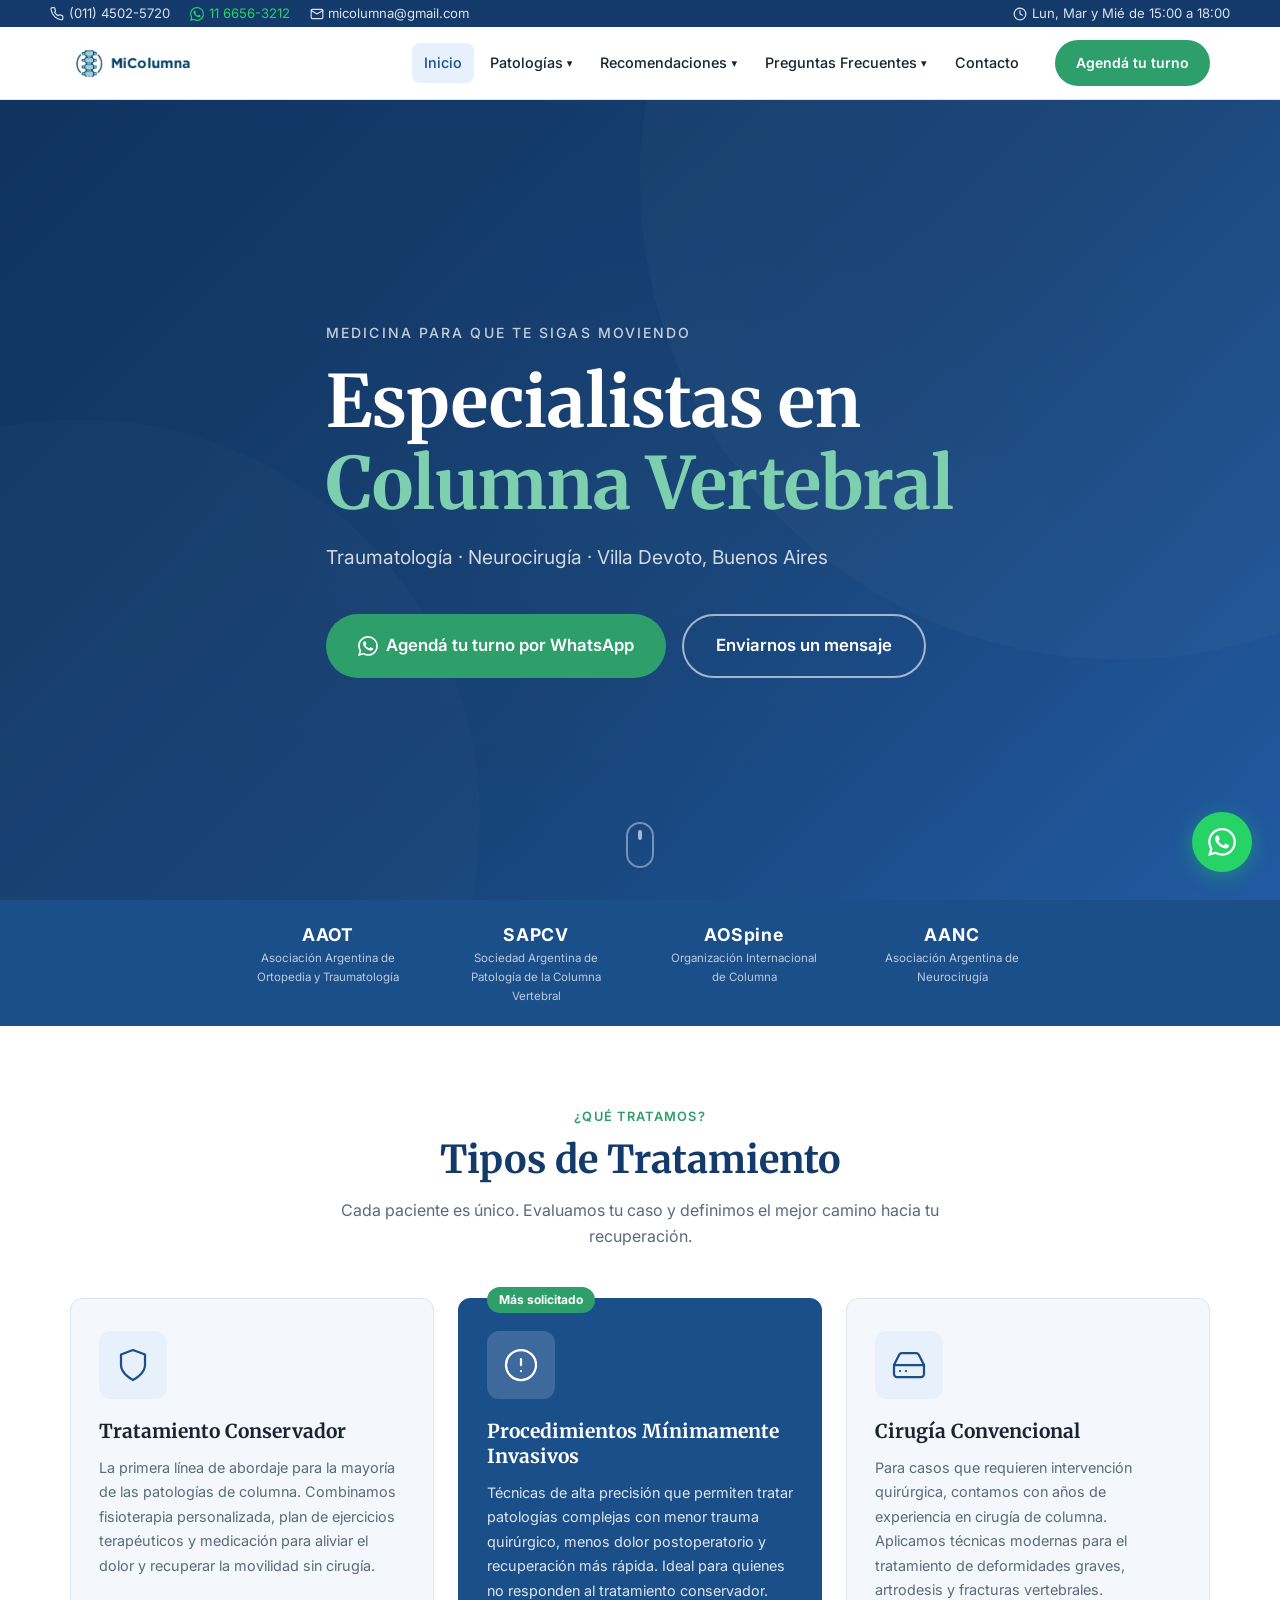
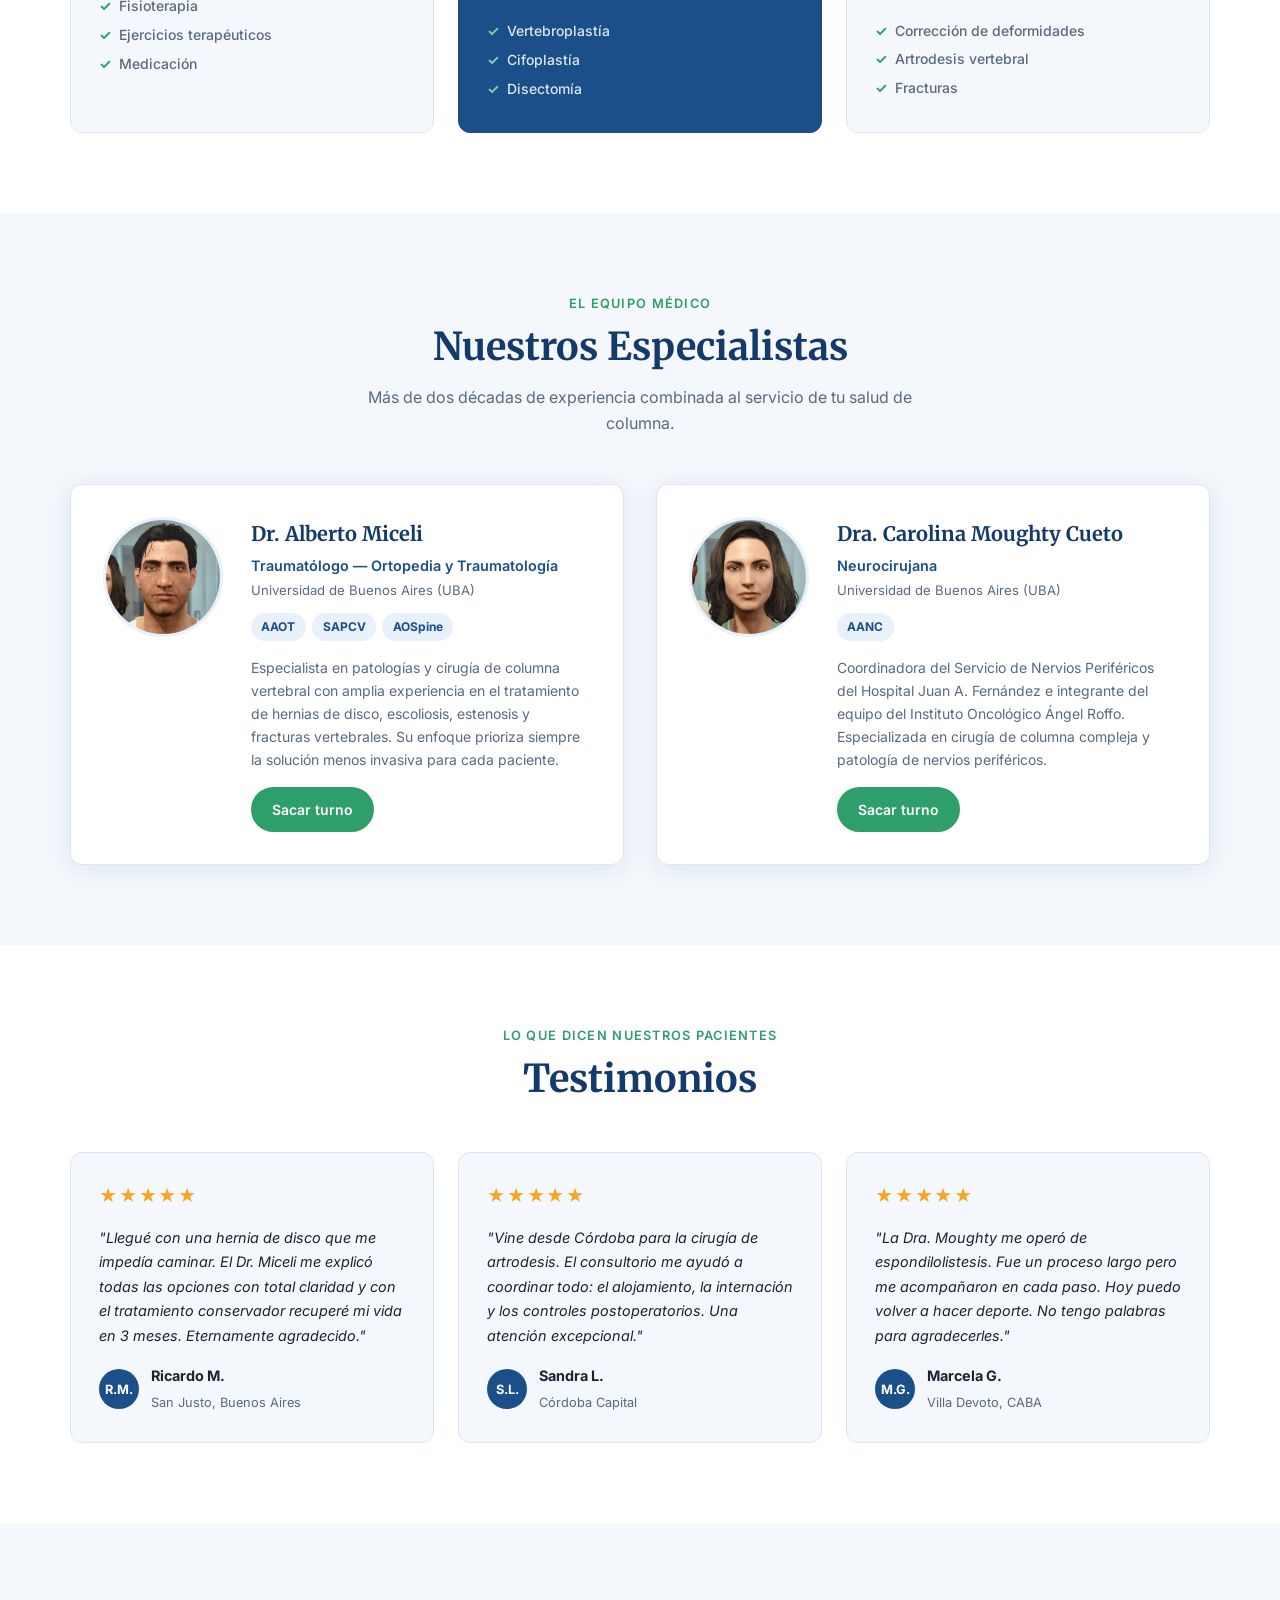
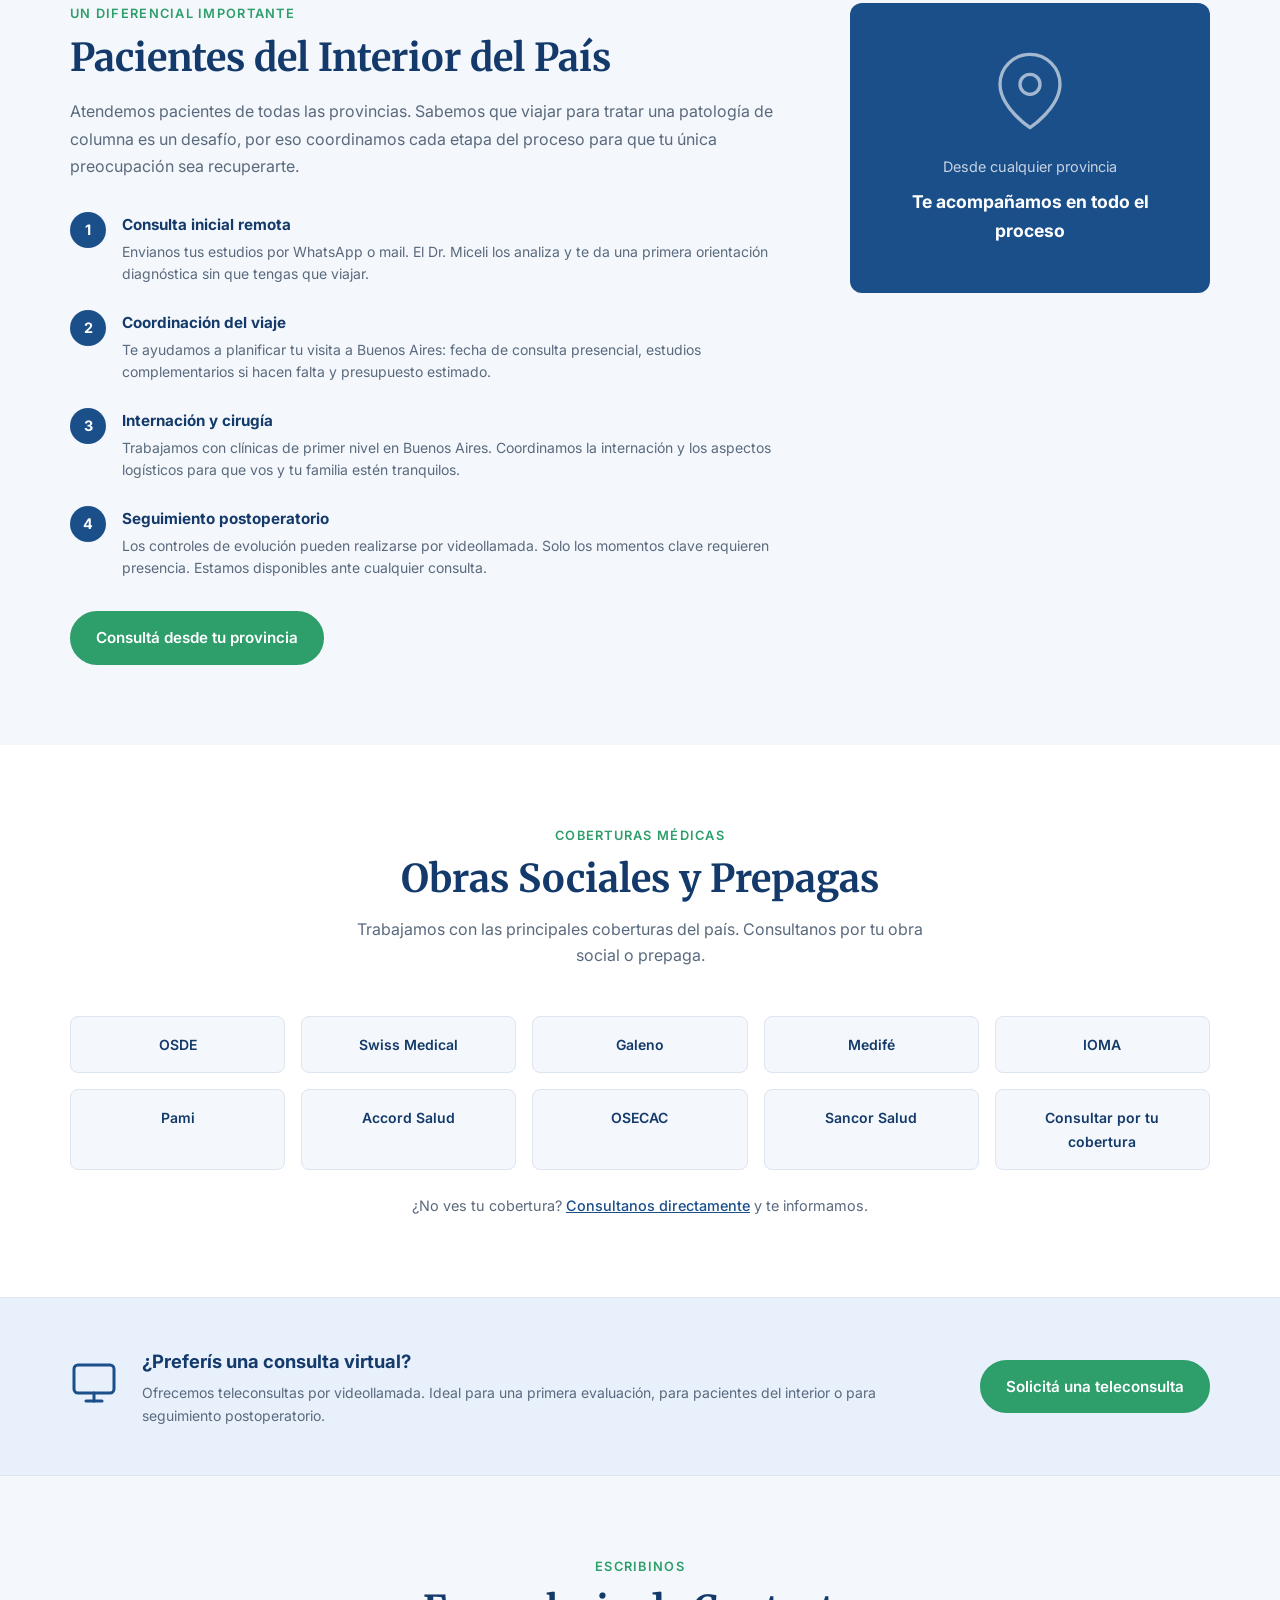
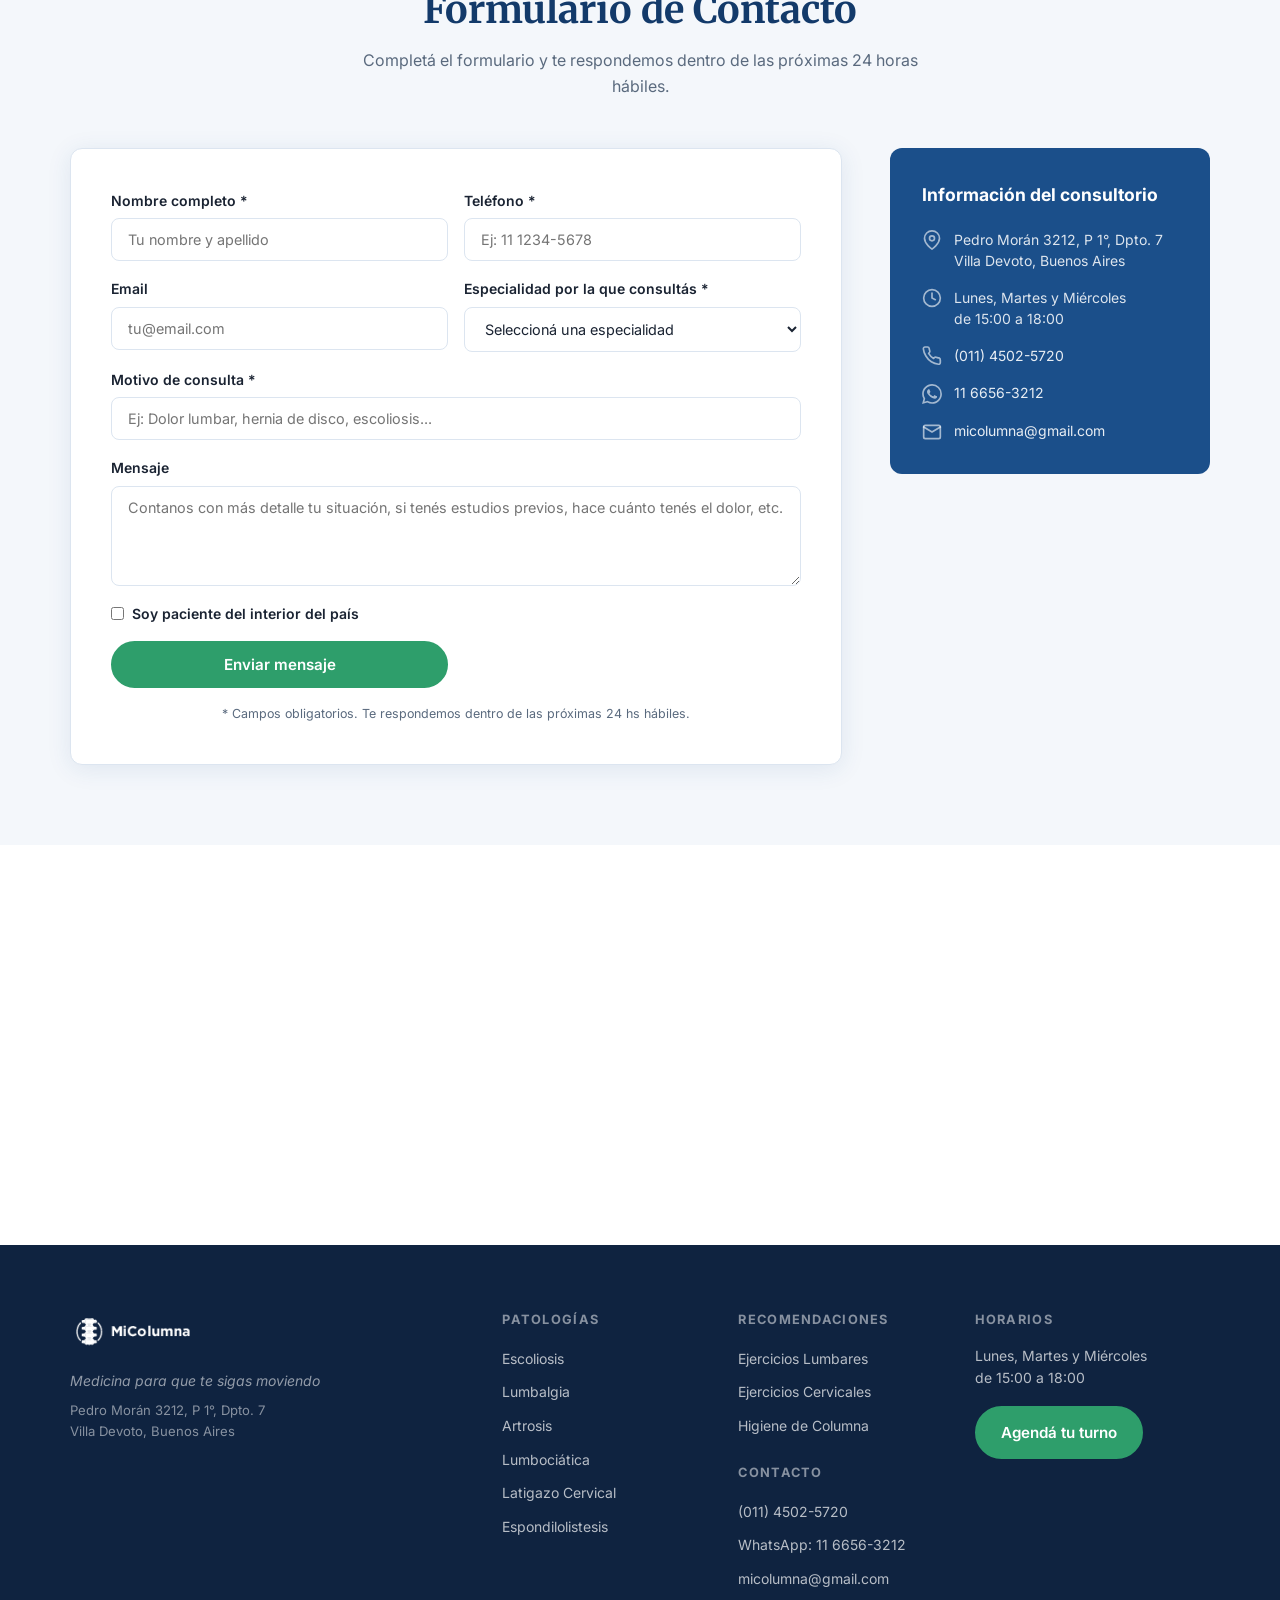
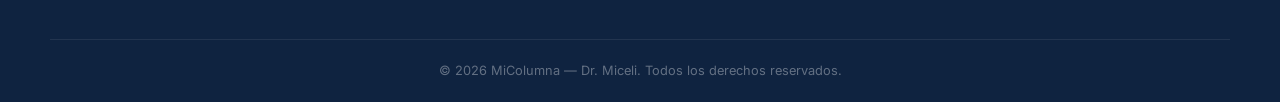
==== commit 9cf79dad: "readme agregado y actualizado" ====
--- a/index.html
+++ b/index.html
@@ -53,7 +53,6 @@
 
   <!-- BARRA SUPERIOR -->
   <div class="topbar">
-    <div class="container topbar__inner">
       <div class="topbar__contacts">
         <a href="tel:01145025720" class="topbar__link">
           <svg xmlns="http://www.w3.org/2000/svg" width="14" height="14" viewBox="0 0 24 24" fill="none" stroke="currentColor" stroke-width="2" stroke-linecap="round" stroke-linejoin="round"><path d="M22 16.92v3a2 2 0 0 1-2.18 2 19.79 19.79 0 0 1-8.63-3.07A19.5 19.5 0 0 1 4.69 12 19.79 19.79 0 0 1 1.63 3.36 2 2 0 0 1 3.6 1.18h3a2 2 0 0 1 2 1.72 12.84 12.84 0 0 0 .7 2.81 2 2 0 0 1-.45 2.11L7.91 8.91a16 16 0 0 0 6 6l.91-.91a2 2 0 0 1 2.11-.45 12.84 12.84 0 0 0 2.81.7A2 2 0 0 1 21.73 16.92z"/></svg>
@@ -72,7 +71,6 @@
         <svg xmlns="http://www.w3.org/2000/svg" width="14" height="14" viewBox="0 0 24 24" fill="none" stroke="currentColor" stroke-width="2" stroke-linecap="round" stroke-linejoin="round"><circle cx="12" cy="12" r="10"/><polyline points="12 6 12 12 16 14"/></svg>
         Lun, Mar y Mié de 15:00 a 18:00
       </div>
-    </div>
   </div>
 
   <!-- NAVBAR -->
--- a/css/styles.css
+++ b/css/styles.css
@@ -160,14 +160,13 @@
   background: var(--color-primary-dark);
   color: rgba(255,255,255,.85);
   font-size: .82rem;
-  padding: .5rem 0;
-}
-.topbar__inner {
-  display: flex;
+  height: 3vh;
+  display: flex;
+  align-items: center;
   justify-content: space-between;
-  align-items: center;
   flex-wrap: wrap;
   gap: .5rem;
+  padding: 0 max(1.25rem, calc((100% - 1180px) / 2));
 }
 .topbar__contacts {
   display: flex;
@@ -206,7 +205,7 @@
   display: flex;
   align-items: center;
   gap: 1.5rem;
-  height: 70px;
+  height: 8vh;
 }
 .navbar__logo {
   flex-shrink: 0;
@@ -245,7 +244,7 @@
 .navbar__dropdown {
   display: none;
   position: absolute;
-  top: calc(100% + .5rem);
+  top: 100%;
   left: 0;
   background: #fff;
   min-width: 220px;
@@ -295,7 +294,7 @@
    ============================================ */
 .hero {
   position: relative;
-  min-height: 92vh;
+  min-height: 89vh;
   display: flex;
   align-items: center;
   background: linear-gradient(135deg, var(--color-primary-dark) 0%, var(--color-primary) 55%, #2a6fc4 100%);
